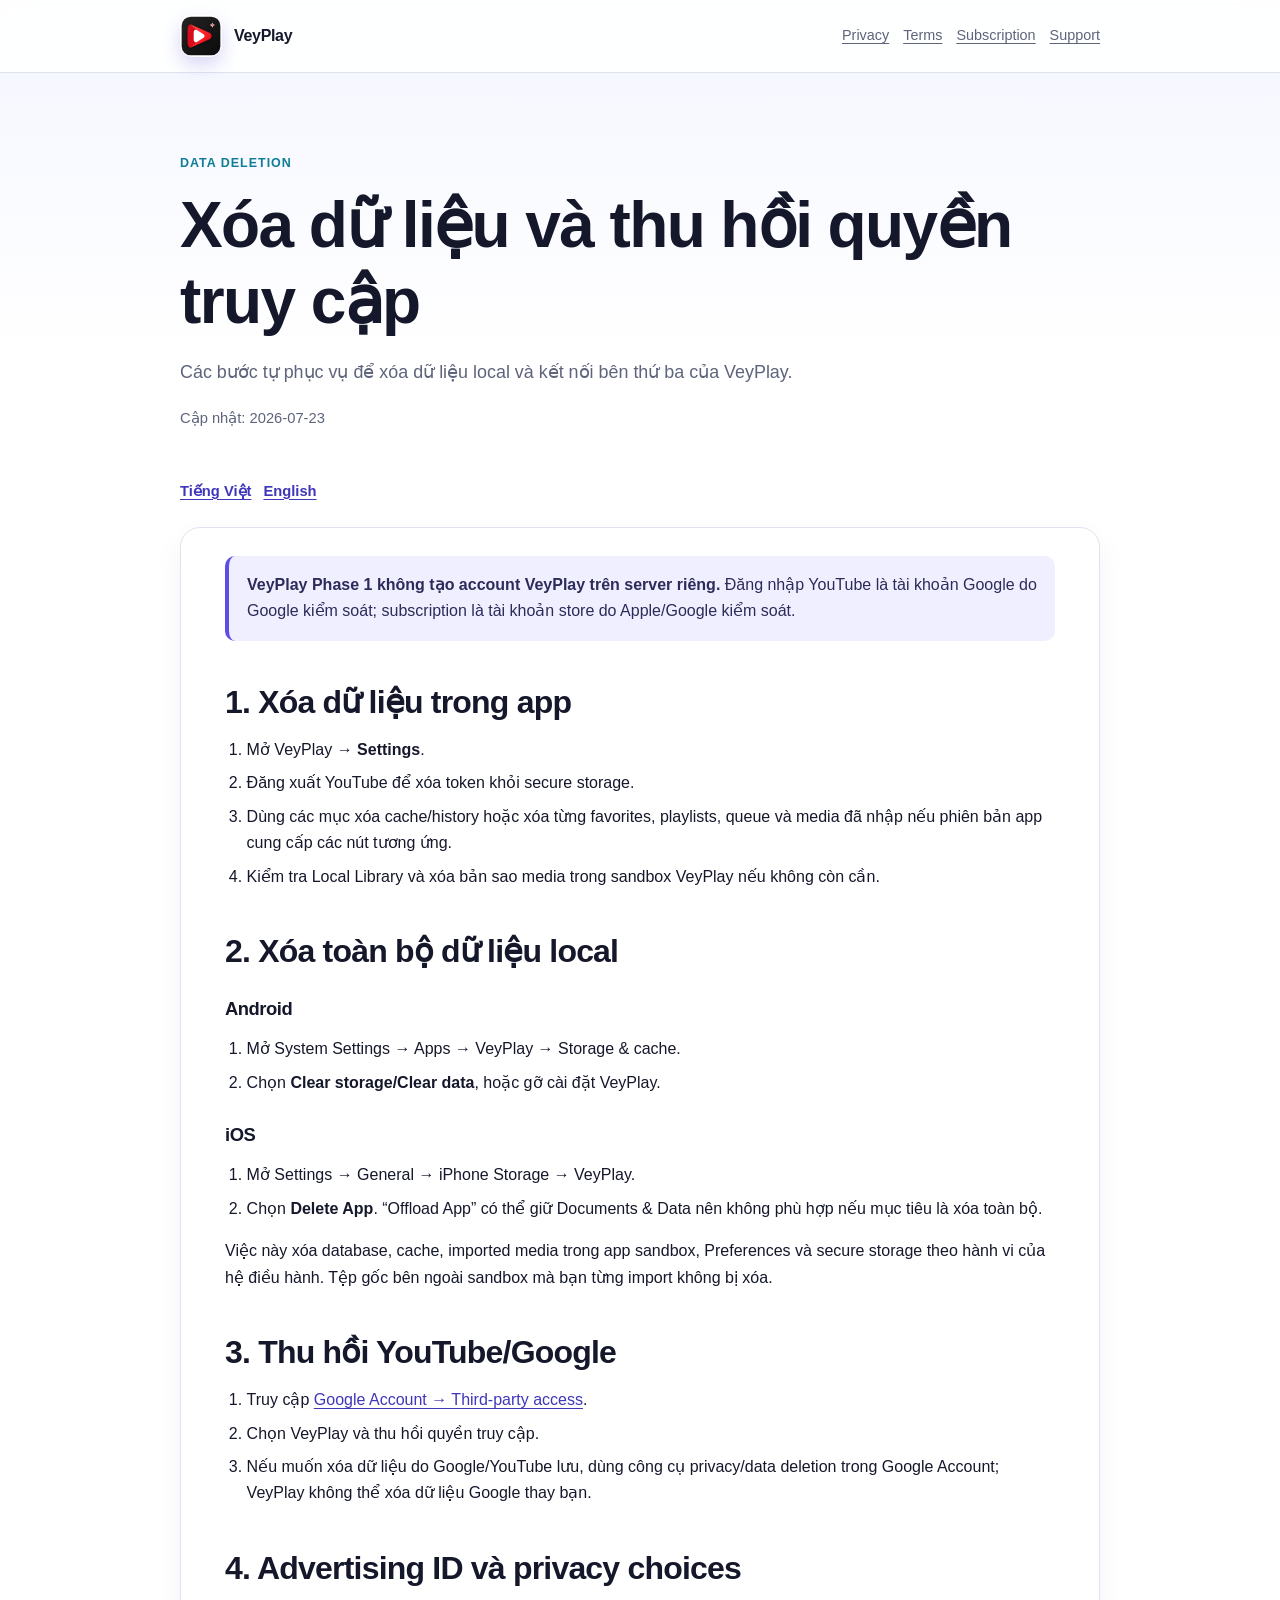
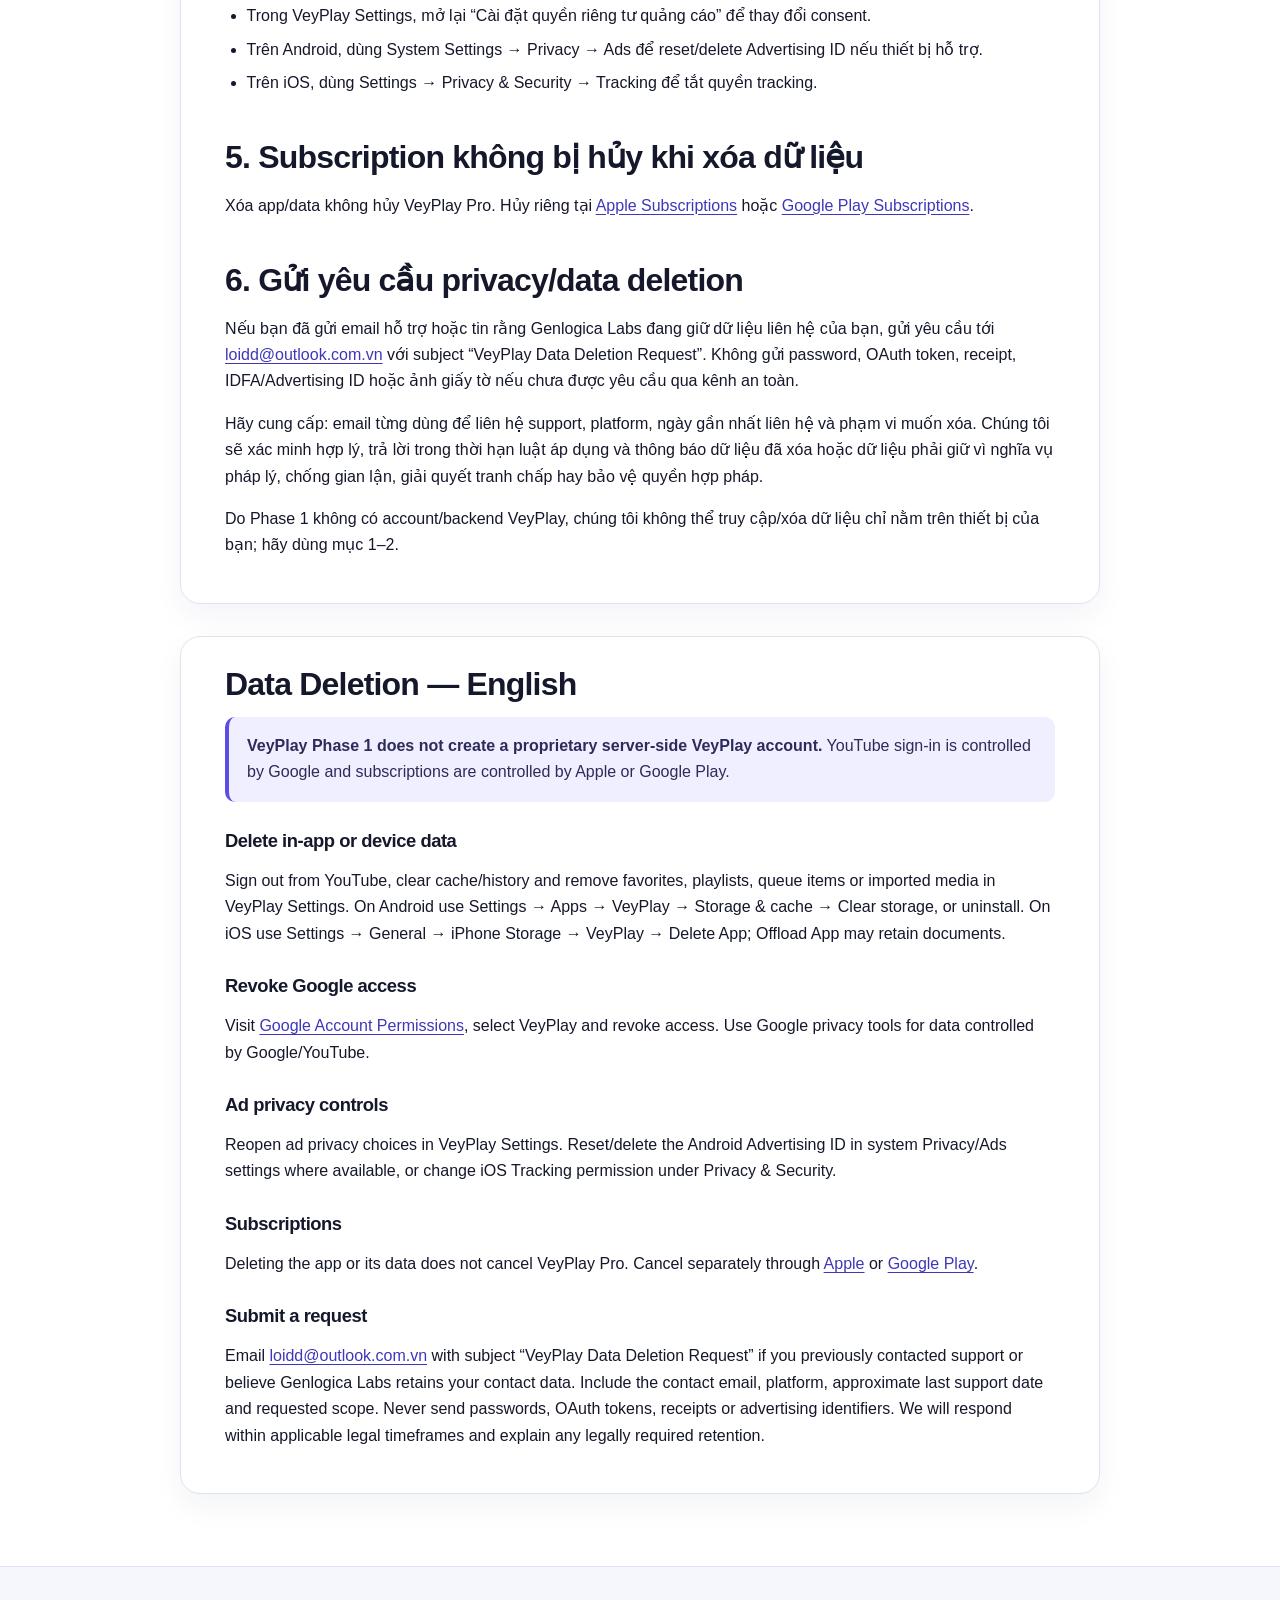
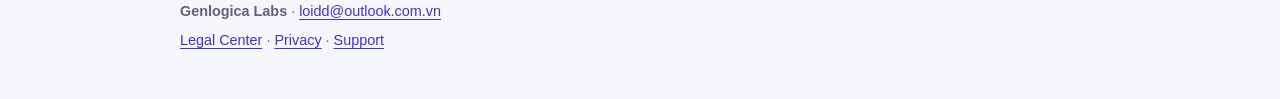
==== data-deletion.html @ 7472e11b "feat(veyplay): publish OAuth legal site" ====
<!doctype html>
<html lang="vi">
<head>
  <meta charset="utf-8">
  <meta name="viewport" content="width=device-width, initial-scale=1">
  <title>Xóa dữ liệu VeyPlay</title>
  <meta name="description" content="Cách xóa dữ liệu cục bộ, kết nối YouTube và yêu cầu xóa dữ liệu VeyPlay.">
  <link rel="stylesheet" href="styles.css">
  <link rel="icon" href="favicon.svg" type="image/svg+xml">
</head>
<body>
  <header class="site-header"><div class="header-inner">
    <a class="brand" href="index.html"><img class="brand-logo" src="veyplay-mark.svg" width="42" height="42" alt=""><span>VeyPlay</span></a>
    <nav class="header-nav" aria-label="Legal navigation"><a href="privacy-policy.html">Privacy</a><a href="terms-of-use.html">Terms</a><a href="subscription-terms.html">Subscription</a><a href="support.html">Support</a></nav>
  </div></header>
  <main>
    <section class="hero"><p class="eyebrow">Data Deletion</p><h1>Xóa dữ liệu và thu hồi quyền truy cập</h1><p class="lead">Các bước tự phục vụ để xóa dữ liệu local và kết nối bên thứ ba của VeyPlay.</p><p class="meta">Cập nhật: 2026-07-23</p></section>
    <nav class="lang-nav" aria-label="Ngôn ngữ"><a href="#vi">Tiếng Việt</a><a href="#en">English</a></nav>
    <article class="policy" id="vi" lang="vi">
      <div class="notice"><strong>VeyPlay Phase 1 không tạo account VeyPlay trên server riêng.</strong> Đăng nhập YouTube là tài khoản Google do Google kiểm soát; subscription là tài khoản store do Apple/Google kiểm soát.</div>
      <h2>1. Xóa dữ liệu trong app</h2>
      <ol>
        <li>Mở VeyPlay → <strong>Settings</strong>.</li>
        <li>Đăng xuất YouTube để xóa token khỏi secure storage.</li>
        <li>Dùng các mục xóa cache/history hoặc xóa từng favorites, playlists, queue và media đã nhập nếu phiên bản app cung cấp các nút tương ứng.</li>
        <li>Kiểm tra Local Library và xóa bản sao media trong sandbox VeyPlay nếu không còn cần.</li>
      </ol>
      <h2>2. Xóa toàn bộ dữ liệu local</h2>
      <h3>Android</h3>
      <ol>
        <li>Mở System Settings → Apps → VeyPlay → Storage &amp; cache.</li>
        <li>Chọn <strong>Clear storage/Clear data</strong>, hoặc gỡ cài đặt VeyPlay.</li>
      </ol>
      <h3>iOS</h3>
      <ol>
        <li>Mở Settings → General → iPhone Storage → VeyPlay.</li>
        <li>Chọn <strong>Delete App</strong>. “Offload App” có thể giữ Documents &amp; Data nên không phù hợp nếu mục tiêu là xóa toàn bộ.</li>
      </ol>
      <p>Việc này xóa database, cache, imported media trong app sandbox, Preferences và secure storage theo hành vi của hệ điều hành. Tệp gốc bên ngoài sandbox mà bạn từng import không bị xóa.</p>
      <h2>3. Thu hồi YouTube/Google</h2>
      <ol>
        <li>Truy cập <a href="https://myaccount.google.com/permissions">Google Account → Third-party access</a>.</li>
        <li>Chọn VeyPlay và thu hồi quyền truy cập.</li>
        <li>Nếu muốn xóa dữ liệu do Google/YouTube lưu, dùng công cụ privacy/data deletion trong Google Account; VeyPlay không thể xóa dữ liệu Google thay bạn.</li>
      </ol>
      <h2>4. Advertising ID và privacy choices</h2>
      <ul>
        <li>Trong VeyPlay Settings, mở lại “Cài đặt quyền riêng tư quảng cáo” để thay đổi consent.</li>
        <li>Trên Android, dùng System Settings → Privacy → Ads để reset/delete Advertising ID nếu thiết bị hỗ trợ.</li>
        <li>Trên iOS, dùng Settings → Privacy &amp; Security → Tracking để tắt quyền tracking.</li>
      </ul>
      <h2>5. Subscription không bị hủy khi xóa dữ liệu</h2>
      <p>Xóa app/data không hủy VeyPlay Pro. Hủy riêng tại <a href="https://apps.apple.com/account/subscriptions">Apple Subscriptions</a> hoặc <a href="https://play.google.com/store/account/subscriptions?package=com.erppal.veyplay">Google Play Subscriptions</a>.</p>
      <h2>6. Gửi yêu cầu privacy/data deletion</h2>
      <p>Nếu bạn đã gửi email hỗ trợ hoặc tin rằng Genlogica Labs đang giữ dữ liệu liên hệ của bạn, gửi yêu cầu tới <a href="mailto:loidd@outlook.com.vn?subject=VeyPlay%20Data%20Deletion%20Request">loidd@outlook.com.vn</a> với subject “VeyPlay Data Deletion Request”. Không gửi password, OAuth token, receipt, IDFA/Advertising ID hoặc ảnh giấy tờ nếu chưa được yêu cầu qua kênh an toàn.</p>
      <p>Hãy cung cấp: email từng dùng để liên hệ support, platform, ngày gần nhất liên hệ và phạm vi muốn xóa. Chúng tôi sẽ xác minh hợp lý, trả lời trong thời hạn luật áp dụng và thông báo dữ liệu đã xóa hoặc dữ liệu phải giữ vì nghĩa vụ pháp lý, chống gian lận, giải quyết tranh chấp hay bảo vệ quyền hợp pháp.</p>
      <p>Do Phase 1 không có account/backend VeyPlay, chúng tôi không thể truy cập/xóa dữ liệu chỉ nằm trên thiết bị của bạn; hãy dùng mục 1–2.</p>
    </article>
    <article class="policy" id="en" lang="en" style="margin-top:32px">
      <h2>Data Deletion — English</h2>
      <div class="notice"><strong>VeyPlay Phase 1 does not create a proprietary server-side VeyPlay account.</strong> YouTube sign-in is controlled by Google and subscriptions are controlled by Apple or Google Play.</div>
      <h3>Delete in-app or device data</h3>
      <p>Sign out from YouTube, clear cache/history and remove favorites, playlists, queue items or imported media in VeyPlay Settings. On Android use Settings → Apps → VeyPlay → Storage &amp; cache → Clear storage, or uninstall. On iOS use Settings → General → iPhone Storage → VeyPlay → Delete App; Offload App may retain documents.</p>
      <h3>Revoke Google access</h3>
      <p>Visit <a href="https://myaccount.google.com/permissions">Google Account Permissions</a>, select VeyPlay and revoke access. Use Google privacy tools for data controlled by Google/YouTube.</p>
      <h3>Ad privacy controls</h3>
      <p>Reopen ad privacy choices in VeyPlay Settings. Reset/delete the Android Advertising ID in system Privacy/Ads settings where available, or change iOS Tracking permission under Privacy &amp; Security.</p>
      <h3>Subscriptions</h3>
      <p>Deleting the app or its data does not cancel VeyPlay Pro. Cancel separately through <a href="https://apps.apple.com/account/subscriptions">Apple</a> or <a href="https://play.google.com/store/account/subscriptions?package=com.erppal.veyplay">Google Play</a>.</p>
      <h3>Submit a request</h3>
      <p>Email <a href="mailto:loidd@outlook.com.vn?subject=VeyPlay%20Data%20Deletion%20Request">loidd@outlook.com.vn</a> with subject “VeyPlay Data Deletion Request” if you previously contacted support or believe Genlogica Labs retains your contact data. Include the contact email, platform, approximate last support date and requested scope. Never send passwords, OAuth tokens, receipts or advertising identifiers. We will respond within applicable legal timeframes and explain any legally required retention.</p>
    </article>
  </main>
  <footer class="site-footer"><div class="site-footer-inner"><p><strong>Genlogica Labs</strong> · <a href="mailto:loidd@outlook.com.vn">loidd@outlook.com.vn</a></p><p><a href="index.html">Legal Center</a> · <a href="privacy-policy.html">Privacy</a> · <a href="support.html">Support</a></p></div></footer>
</body>
</html>
---- styles.css ----
/* VeyPlay Legal — CSS không phụ thuộc framework bên ngoài. */
:root {
  color-scheme: light;
  --ink: #15182b;
  --muted: #5e647b;
  --line: #dfe3ef;
  --surface: #ffffff;
  --surface-soft: #f6f7fc;
  --brand-a: #5d4ce6;
  --brand-b: #159f91;
  --accent: #0f7d96;
  --focus: #0b6cff;
  --max-width: 920px;
  font-family: Inter, ui-sans-serif, -apple-system, BlinkMacSystemFont, "Segoe UI", sans-serif;
}

* { box-sizing: border-box; }
html { scroll-behavior: smooth; }
body {
  margin: 0;
  color: var(--ink);
  background: linear-gradient(180deg, #f4f6ff 0, #fff 360px);
  line-height: 1.65;
}
a { color: #3f36b9; text-underline-offset: 3px; overflow-wrap: anywhere; }
a:focus-visible, button:focus-visible { outline: 3px solid var(--focus); outline-offset: 3px; }
.site-header {
  border-bottom: 1px solid var(--line);
  background: rgba(255,255,255,.9);
  backdrop-filter: blur(14px);
}
.header-inner, main, .site-footer-inner { width: min(100% - 32px, var(--max-width)); margin: 0 auto; }
.header-inner { display: flex; align-items: center; justify-content: space-between; min-height: 72px; gap: 24px; }
.brand { display: inline-flex; align-items: center; gap: 12px; color: var(--ink); text-decoration: none; font-weight: 800; letter-spacing: -.02em; }
.brand-logo {
  display: block; width: 42px; height: 42px; border-radius: 13px;
  box-shadow: 0 8px 18px rgba(76, 70, 220, .22);
}
.brand-mark {
  display: grid; place-items: center; width: 42px; height: 42px; border-radius: 13px;
  color: #fff; background: linear-gradient(135deg, var(--brand-a), var(--brand-b));
  box-shadow: 0 8px 18px rgba(76, 70, 220, .22); font-size: 1.25rem;
}
.header-nav { display: flex; flex-wrap: wrap; gap: 14px; justify-content: flex-end; font-size: .9rem; }
.header-nav a { color: var(--muted); }
main { padding: 56px 0 72px; }
.hero { padding: 12px 0 34px; }
.eyebrow { color: var(--accent); font-weight: 800; letter-spacing: .08em; text-transform: uppercase; font-size: .78rem; }
h1, h2, h3 { line-height: 1.2; letter-spacing: -.025em; }
h1 { font-size: clamp(2.2rem, 6vw, 4rem); margin: 10px 0 18px; }
h2 { font-size: clamp(1.45rem, 3vw, 2rem); margin: 42px 0 14px; }
h3 { font-size: 1.15rem; margin: 28px 0 8px; }
.lead { max-width: 720px; color: var(--muted); font-size: 1.12rem; }
.meta { color: var(--muted); font-size: .92rem; }
.card-grid { display: grid; grid-template-columns: repeat(2, minmax(0, 1fr)); gap: 16px; margin: 28px 0; }
.card {
  display: block; padding: 22px; border: 1px solid var(--line); border-radius: 18px;
  background: var(--surface); box-shadow: 0 12px 28px rgba(27, 38, 90, .06);
  color: inherit; text-decoration: none; min-width: 0; overflow-wrap: anywhere;
}
.card:hover { border-color: #aaa9e8; transform: translateY(-1px); }
.card h2, .card h3 { margin: 0 0 8px; color: var(--ink); }
.card p { margin: 0; color: var(--muted); }
.notice {
  padding: 16px 18px; border-left: 4px solid var(--brand-a); border-radius: 10px;
  background: #f0efff; color: #2c2b59;
}
.warning { border-left-color: #b56a00; background: #fff7e8; color: #5c3b07; }
.policy {
  padding: 28px clamp(18px, 4vw, 44px); border: 1px solid var(--line); border-radius: 20px;
  background: var(--surface); box-shadow: 0 12px 30px rgba(27, 38, 90, .05); overflow-wrap: anywhere;
}
.policy h2:first-child { margin-top: 0; }
.policy ul, .policy ol { padding-left: 1.35rem; }
.policy li + li { margin-top: 7px; }
table { width: 100%; border-collapse: collapse; margin: 18px 0 26px; font-size: .95rem; }
th, td { border: 1px solid var(--line); padding: 11px 12px; text-align: left; vertical-align: top; }
th { background: var(--surface-soft); }
.lang-nav { display: flex; gap: 12px; margin: 0 0 24px; font-size: .92rem; }
.lang-nav a { font-weight: 700; }
.site-footer { border-top: 1px solid var(--line); background: var(--surface-soft); color: var(--muted); }
.site-footer-inner { padding: 28px 0 42px; font-size: .9rem; }
.site-footer p { margin: 5px 0; }
.small { font-size: .88rem; color: var(--muted); }
code { padding: .1em .35em; border-radius: 5px; background: #eef0f7; font-size: .92em; white-space: normal; overflow-wrap: anywhere; word-break: break-all; }
@media (max-width: 680px) {
  .header-inner { align-items: flex-start; flex-direction: column; padding: 14px 0; }
  .header-nav { justify-content: flex-start; }
  .card-grid { grid-template-columns: 1fr; }
  main { padding-top: 34px; }
  .policy { padding: 22px 17px; }
  th, td { padding: 9px 8px; }
}
@media (prefers-reduced-motion: reduce) {
  html { scroll-behavior: auto; }
  .card { transition: none; }
}
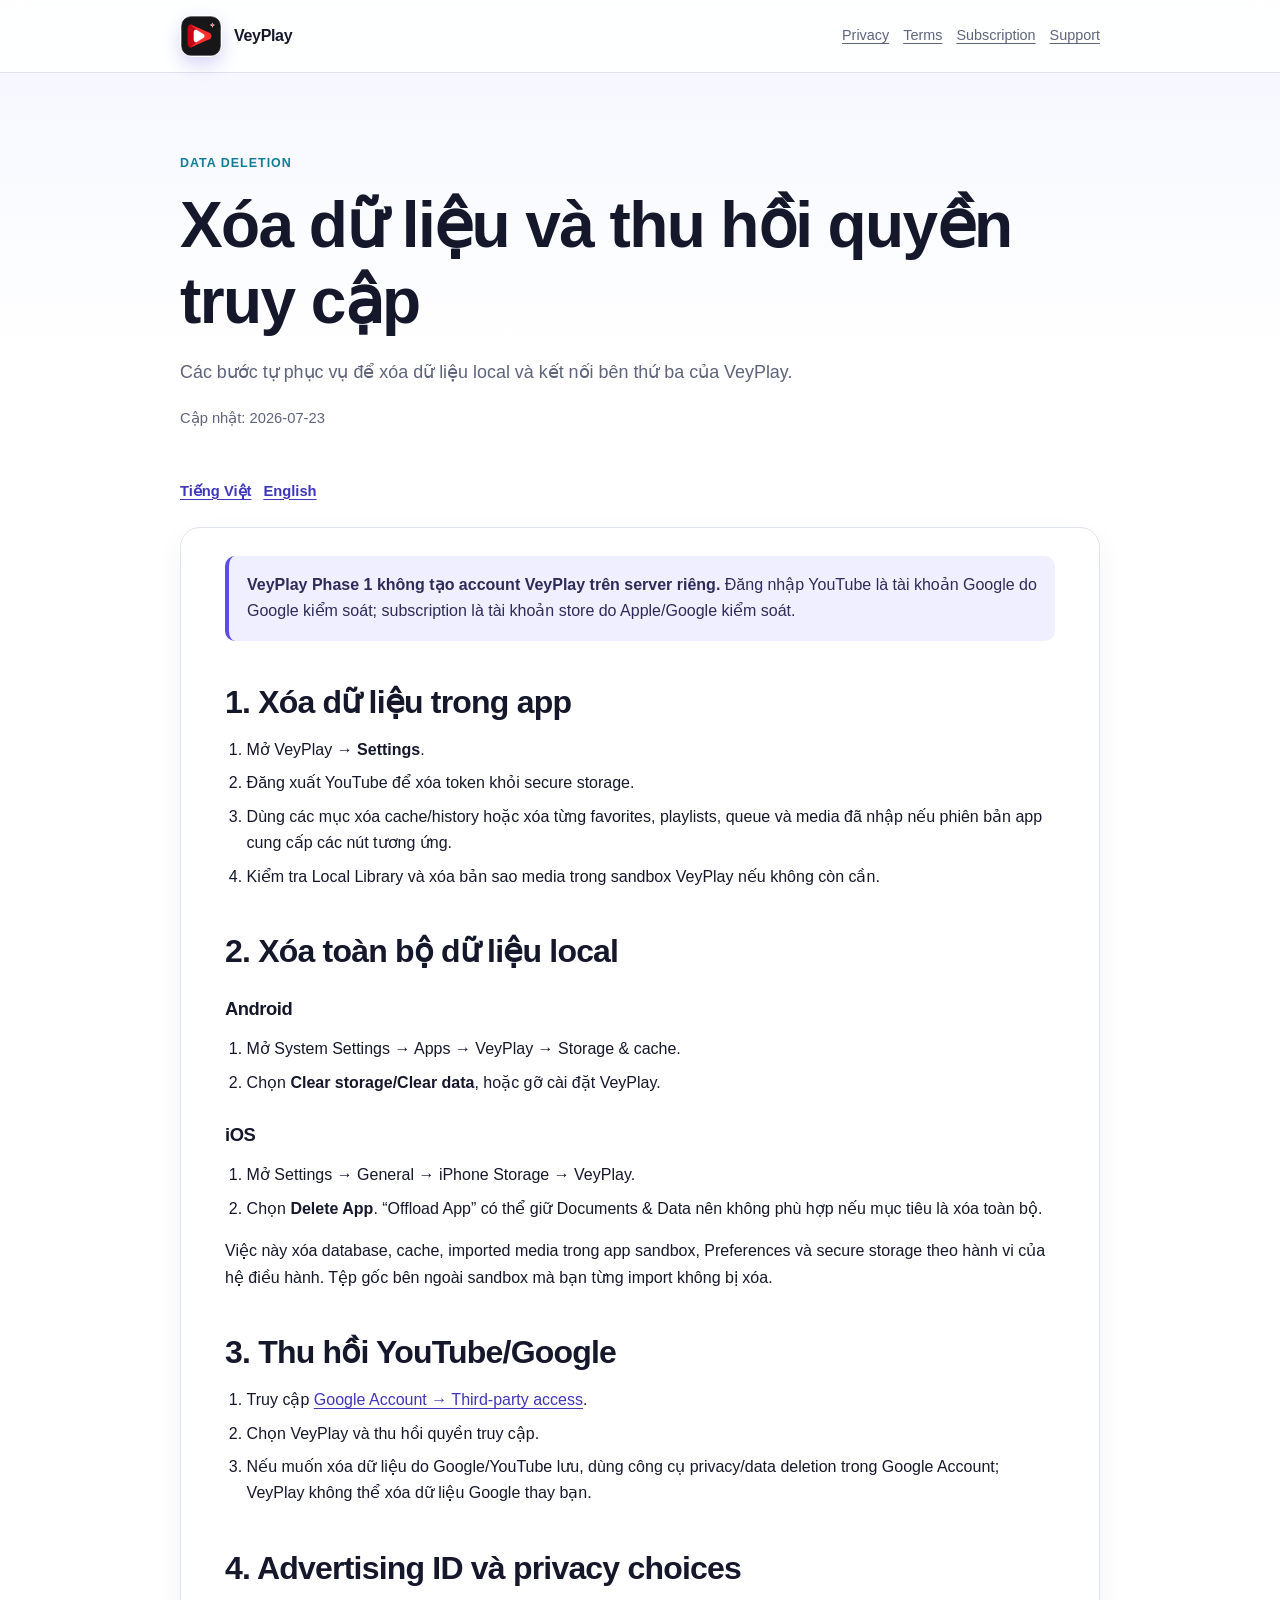
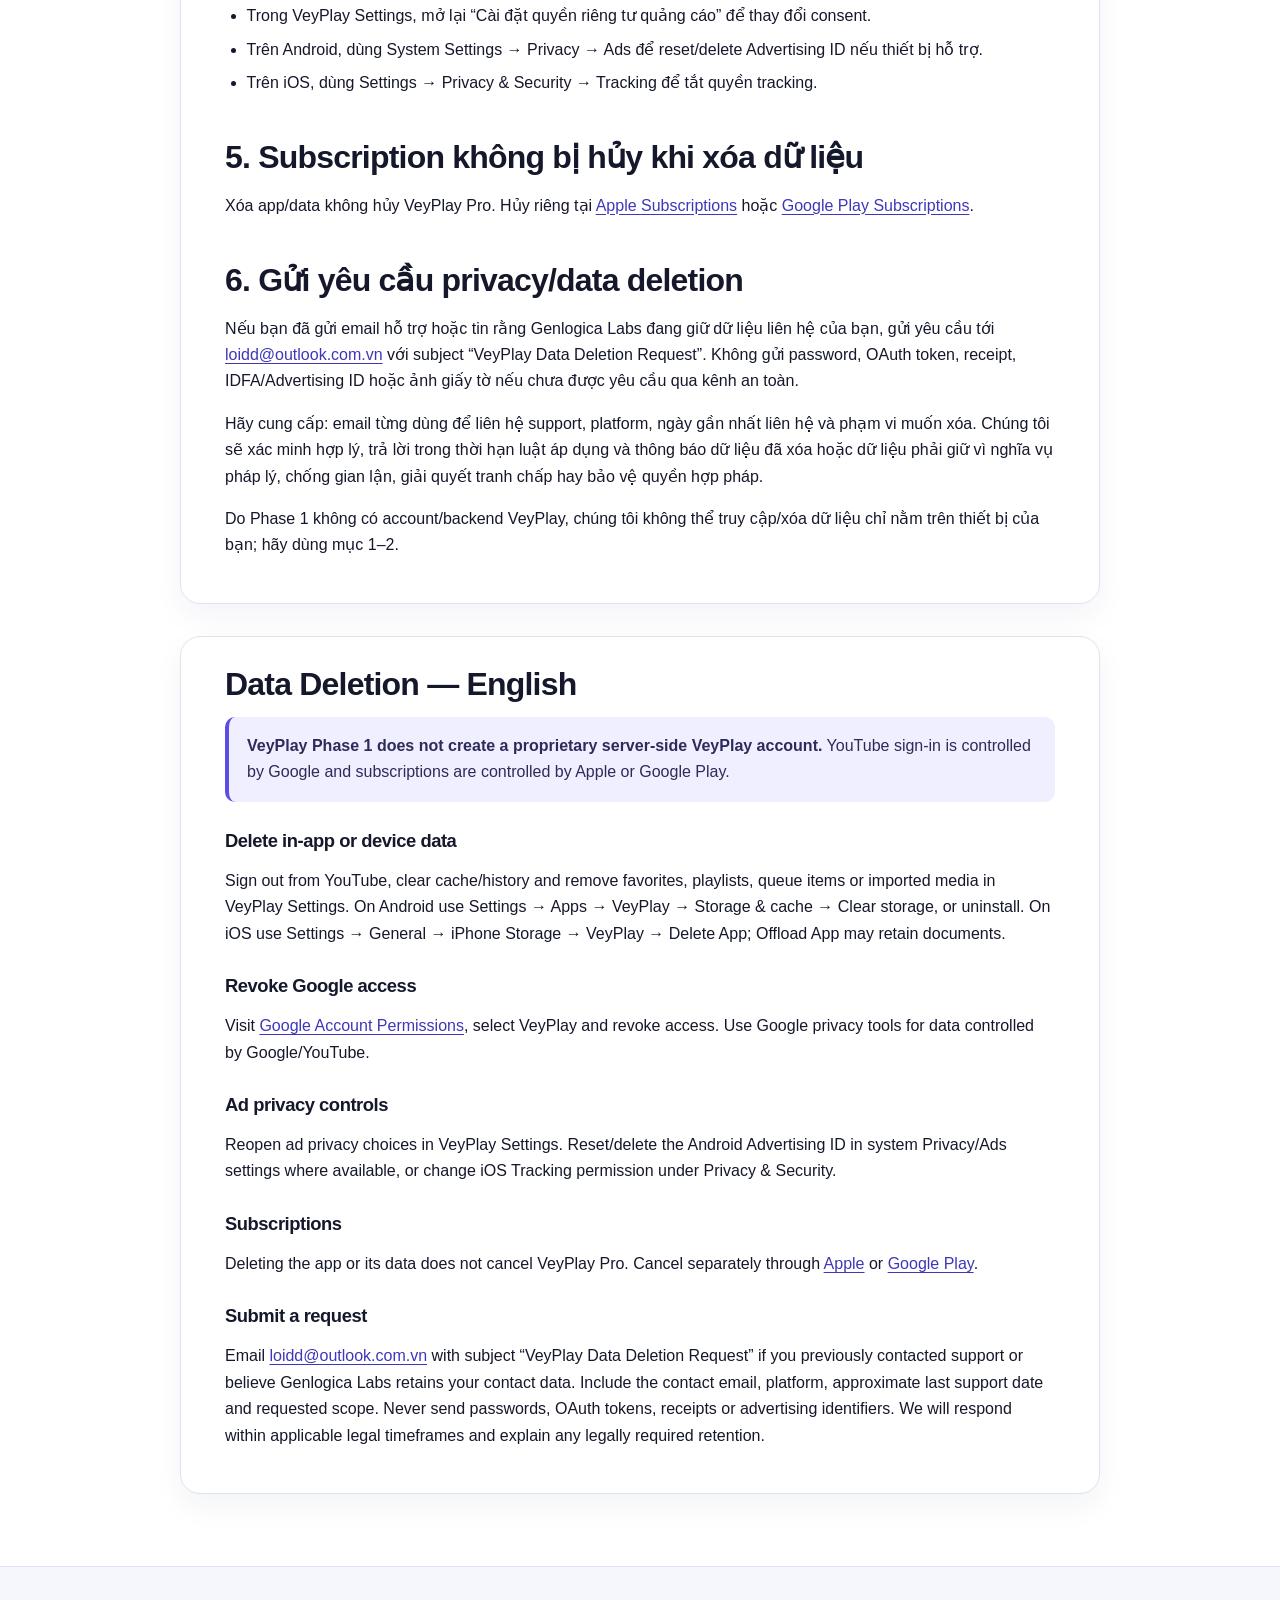
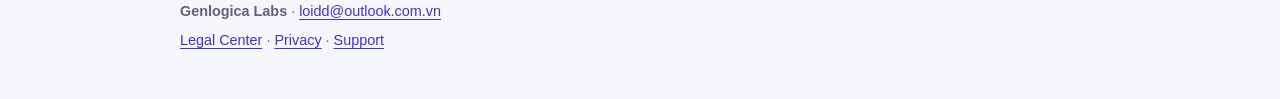
==== commit da45d329: "fix(veyplay): use native app icon branding" ====
--- a/data-deletion.html
+++ b/data-deletion.html
@@ -10,7 +10,7 @@
 </head>
 <body>
   <header class="site-header"><div class="header-inner">
-    <a class="brand" href="index.html"><img class="brand-logo" src="veyplay-mark.svg" width="42" height="42" alt=""><span>VeyPlay</span></a>
+    <a class="brand" href="index.html"><img class="brand-logo" src="veyplay-app-icon.svg" width="42" height="42" alt=""><span>VeyPlay</span></a>
     <nav class="header-nav" aria-label="Legal navigation"><a href="privacy-policy.html">Privacy</a><a href="terms-of-use.html">Terms</a><a href="subscription-terms.html">Subscription</a><a href="support.html">Support</a></nav>
   </div></header>
   <main>
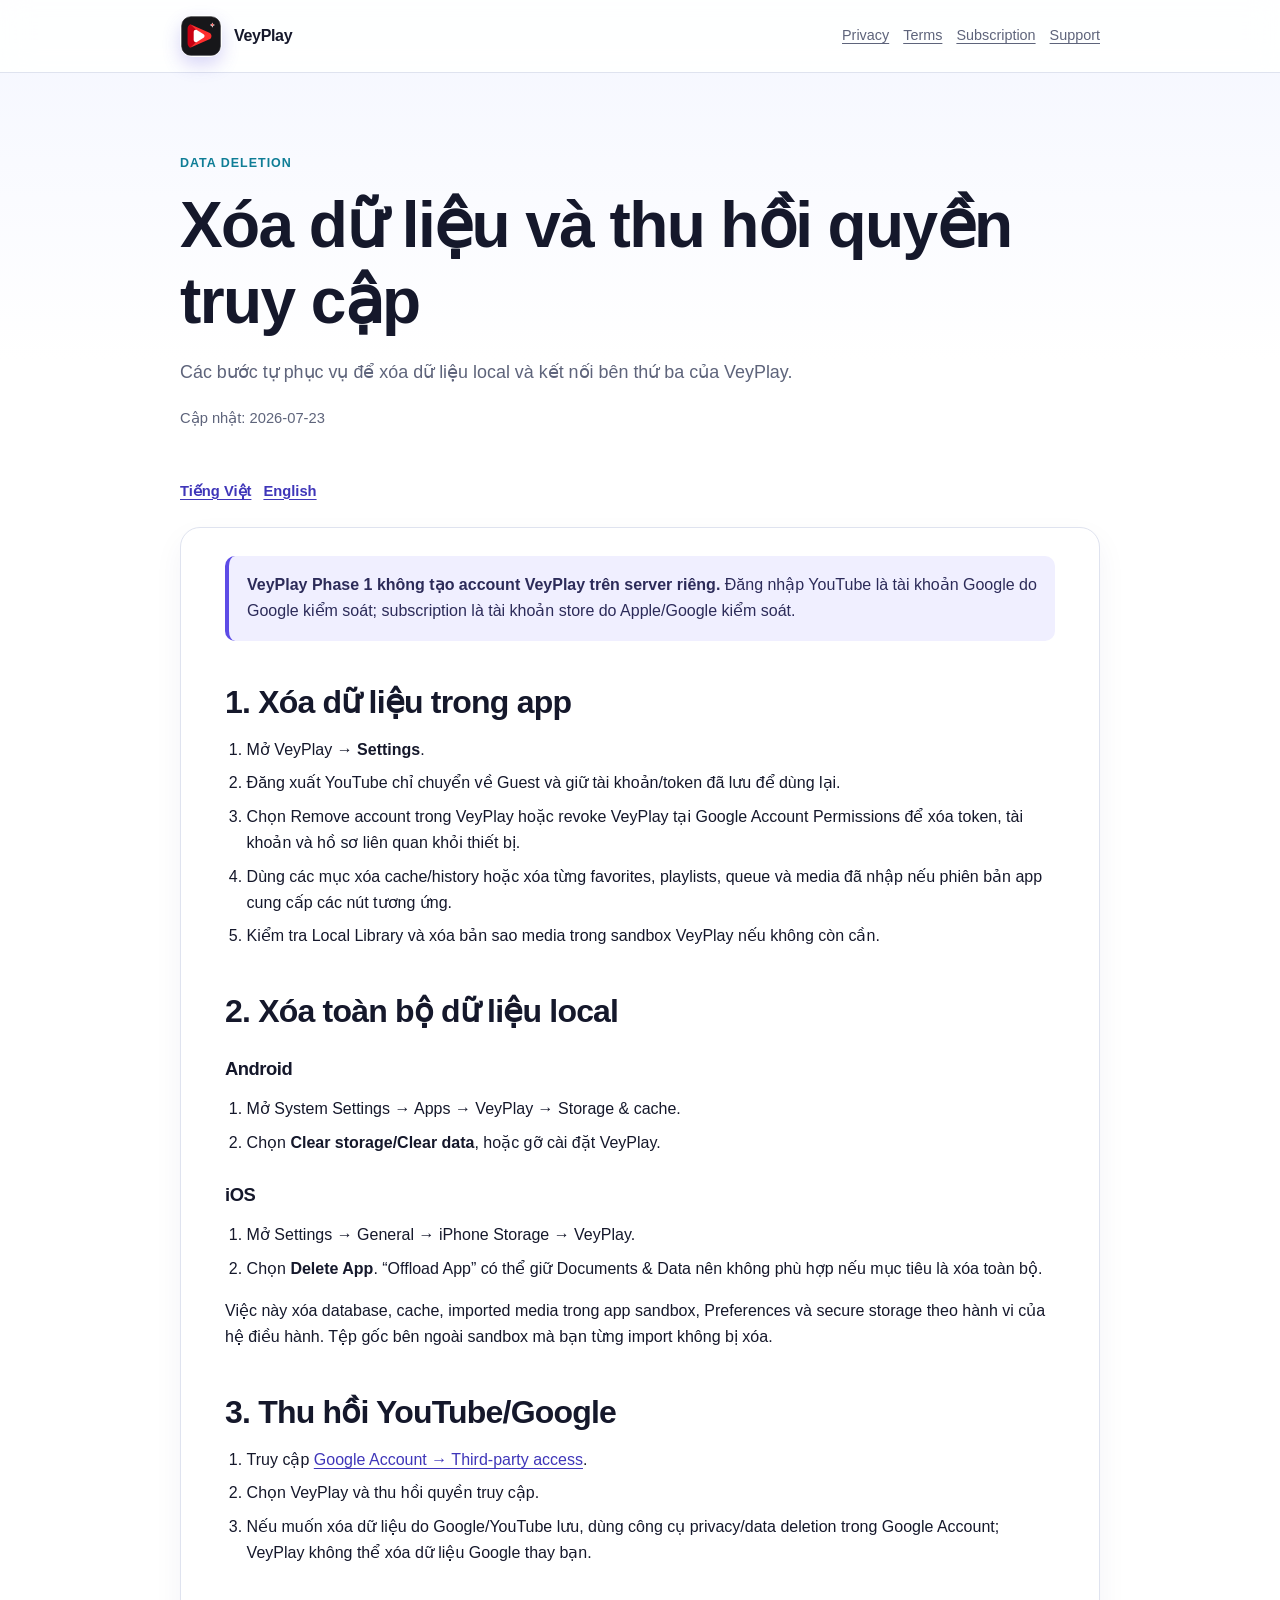
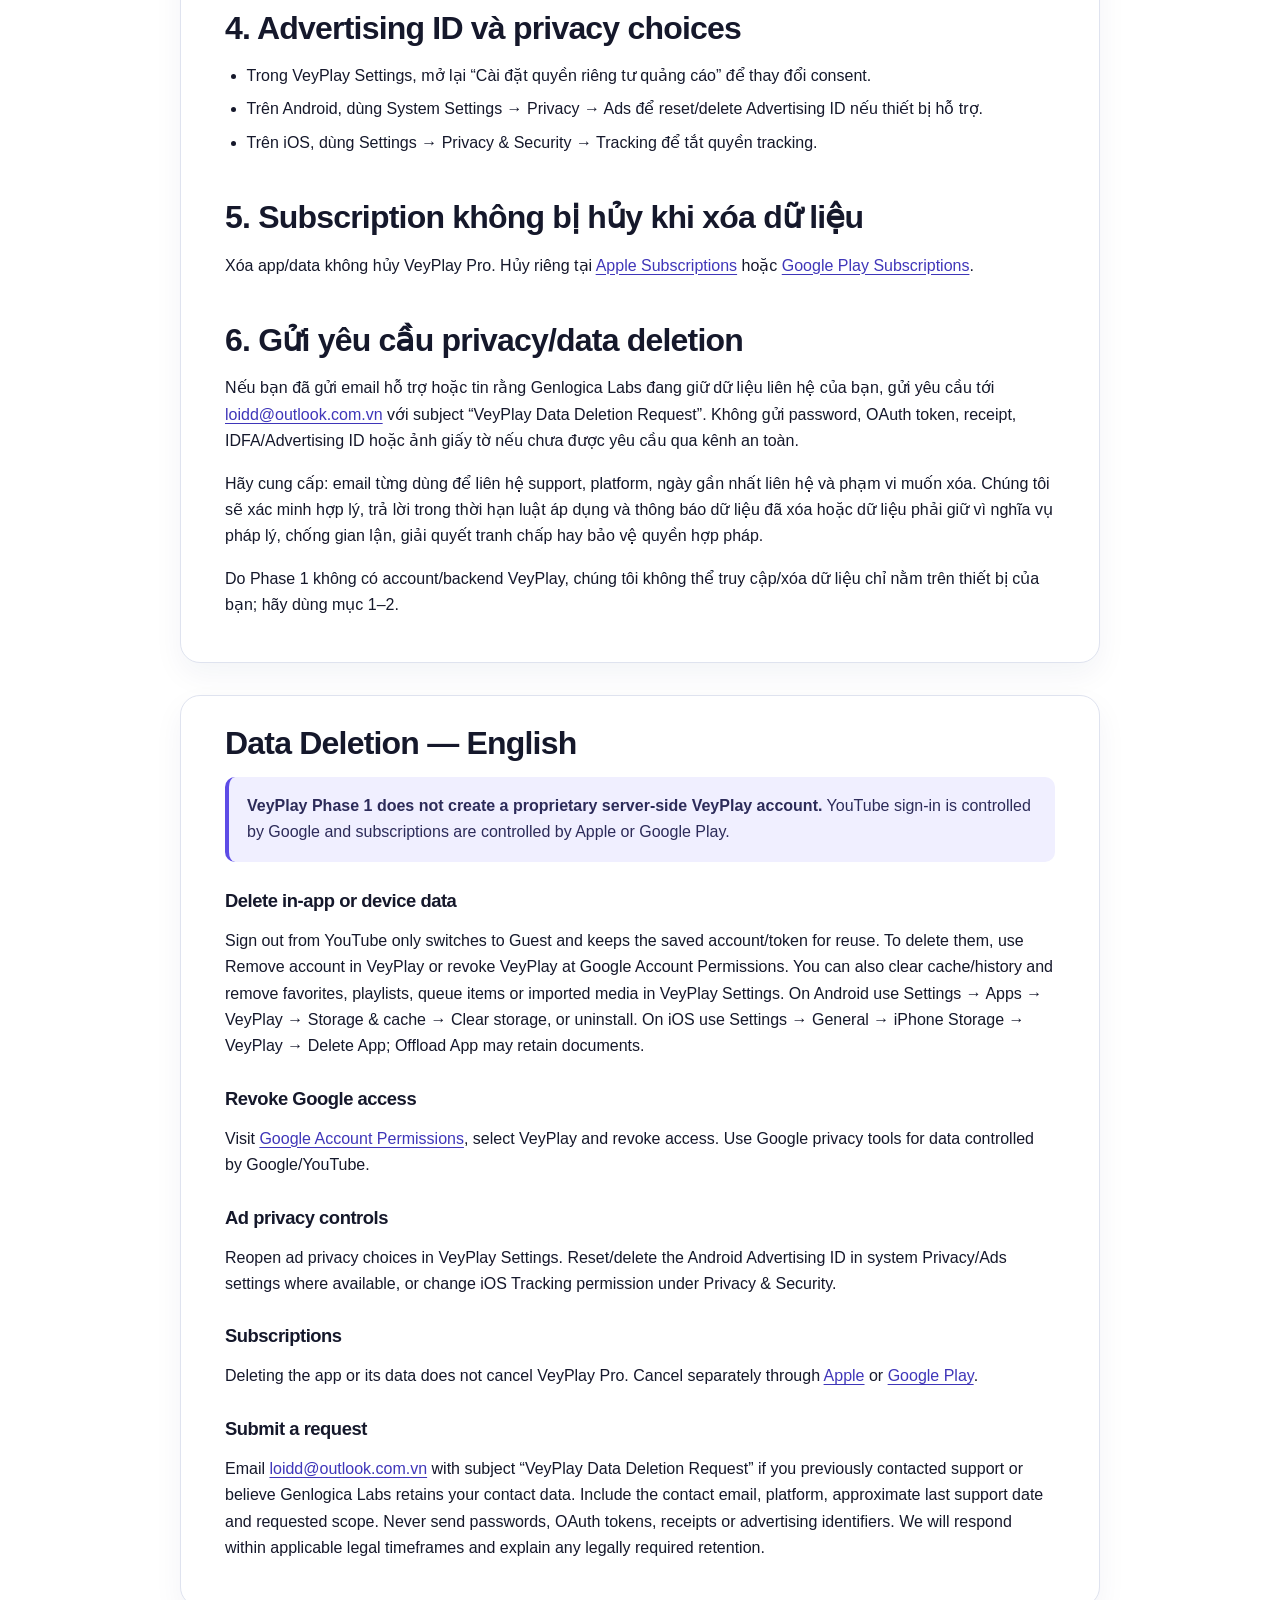
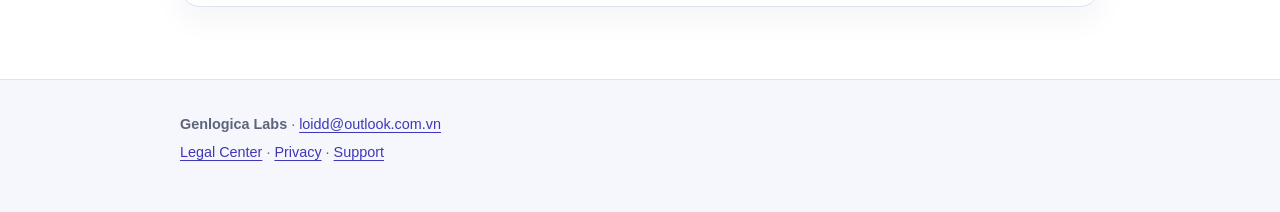
==== commit 59de1ec1: "feat(veyplay): split guest remote content policy" ====
--- a/data-deletion.html
+++ b/data-deletion.html
@@ -21,7 +21,8 @@
       <h2>1. Xóa dữ liệu trong app</h2>
       <ol>
         <li>Mở VeyPlay → <strong>Settings</strong>.</li>
-        <li>Đăng xuất YouTube để xóa token khỏi secure storage.</li>
+        <li>Đăng xuất YouTube chỉ chuyển về Guest và giữ tài khoản/token đã lưu để dùng lại.</li>
+        <li>Chọn Remove account trong VeyPlay hoặc revoke VeyPlay tại Google Account Permissions để xóa token, tài khoản và hồ sơ liên quan khỏi thiết bị.</li>
         <li>Dùng các mục xóa cache/history hoặc xóa từng favorites, playlists, queue và media đã nhập nếu phiên bản app cung cấp các nút tương ứng.</li>
         <li>Kiểm tra Local Library và xóa bản sao media trong sandbox VeyPlay nếu không còn cần.</li>
       </ol>
@@ -60,7 +61,7 @@
       <h2>Data Deletion — English</h2>
       <div class="notice"><strong>VeyPlay Phase 1 does not create a proprietary server-side VeyPlay account.</strong> YouTube sign-in is controlled by Google and subscriptions are controlled by Apple or Google Play.</div>
       <h3>Delete in-app or device data</h3>
-      <p>Sign out from YouTube, clear cache/history and remove favorites, playlists, queue items or imported media in VeyPlay Settings. On Android use Settings → Apps → VeyPlay → Storage &amp; cache → Clear storage, or uninstall. On iOS use Settings → General → iPhone Storage → VeyPlay → Delete App; Offload App may retain documents.</p>
+      <p>Sign out from YouTube only switches to Guest and keeps the saved account/token for reuse. To delete them, use Remove account in VeyPlay or revoke VeyPlay at Google Account Permissions. You can also clear cache/history and remove favorites, playlists, queue items or imported media in VeyPlay Settings. On Android use Settings → Apps → VeyPlay → Storage &amp; cache → Clear storage, or uninstall. On iOS use Settings → General → iPhone Storage → VeyPlay → Delete App; Offload App may retain documents.</p>
       <h3>Revoke Google access</h3>
       <p>Visit <a href="https://myaccount.google.com/permissions">Google Account Permissions</a>, select VeyPlay and revoke access. Use Google privacy tools for data controlled by Google/YouTube.</p>
       <h3>Ad privacy controls</h3>
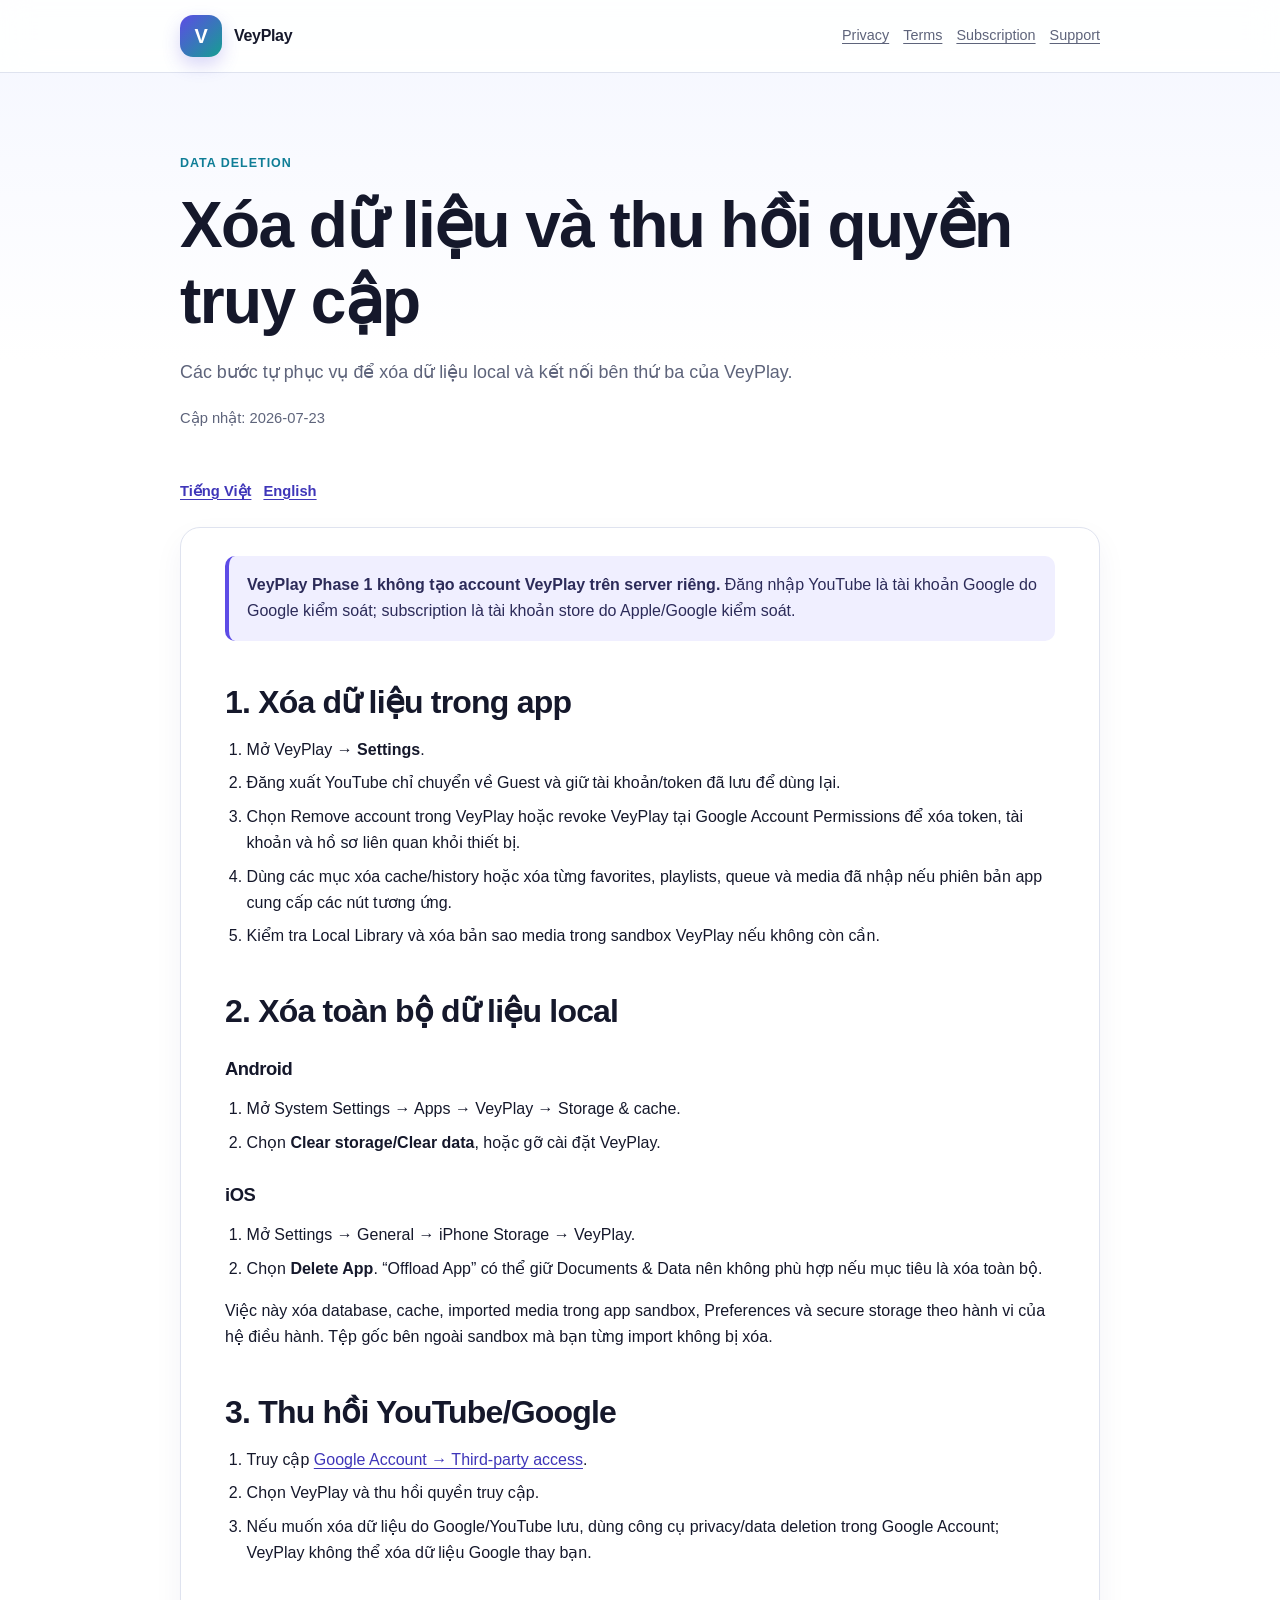
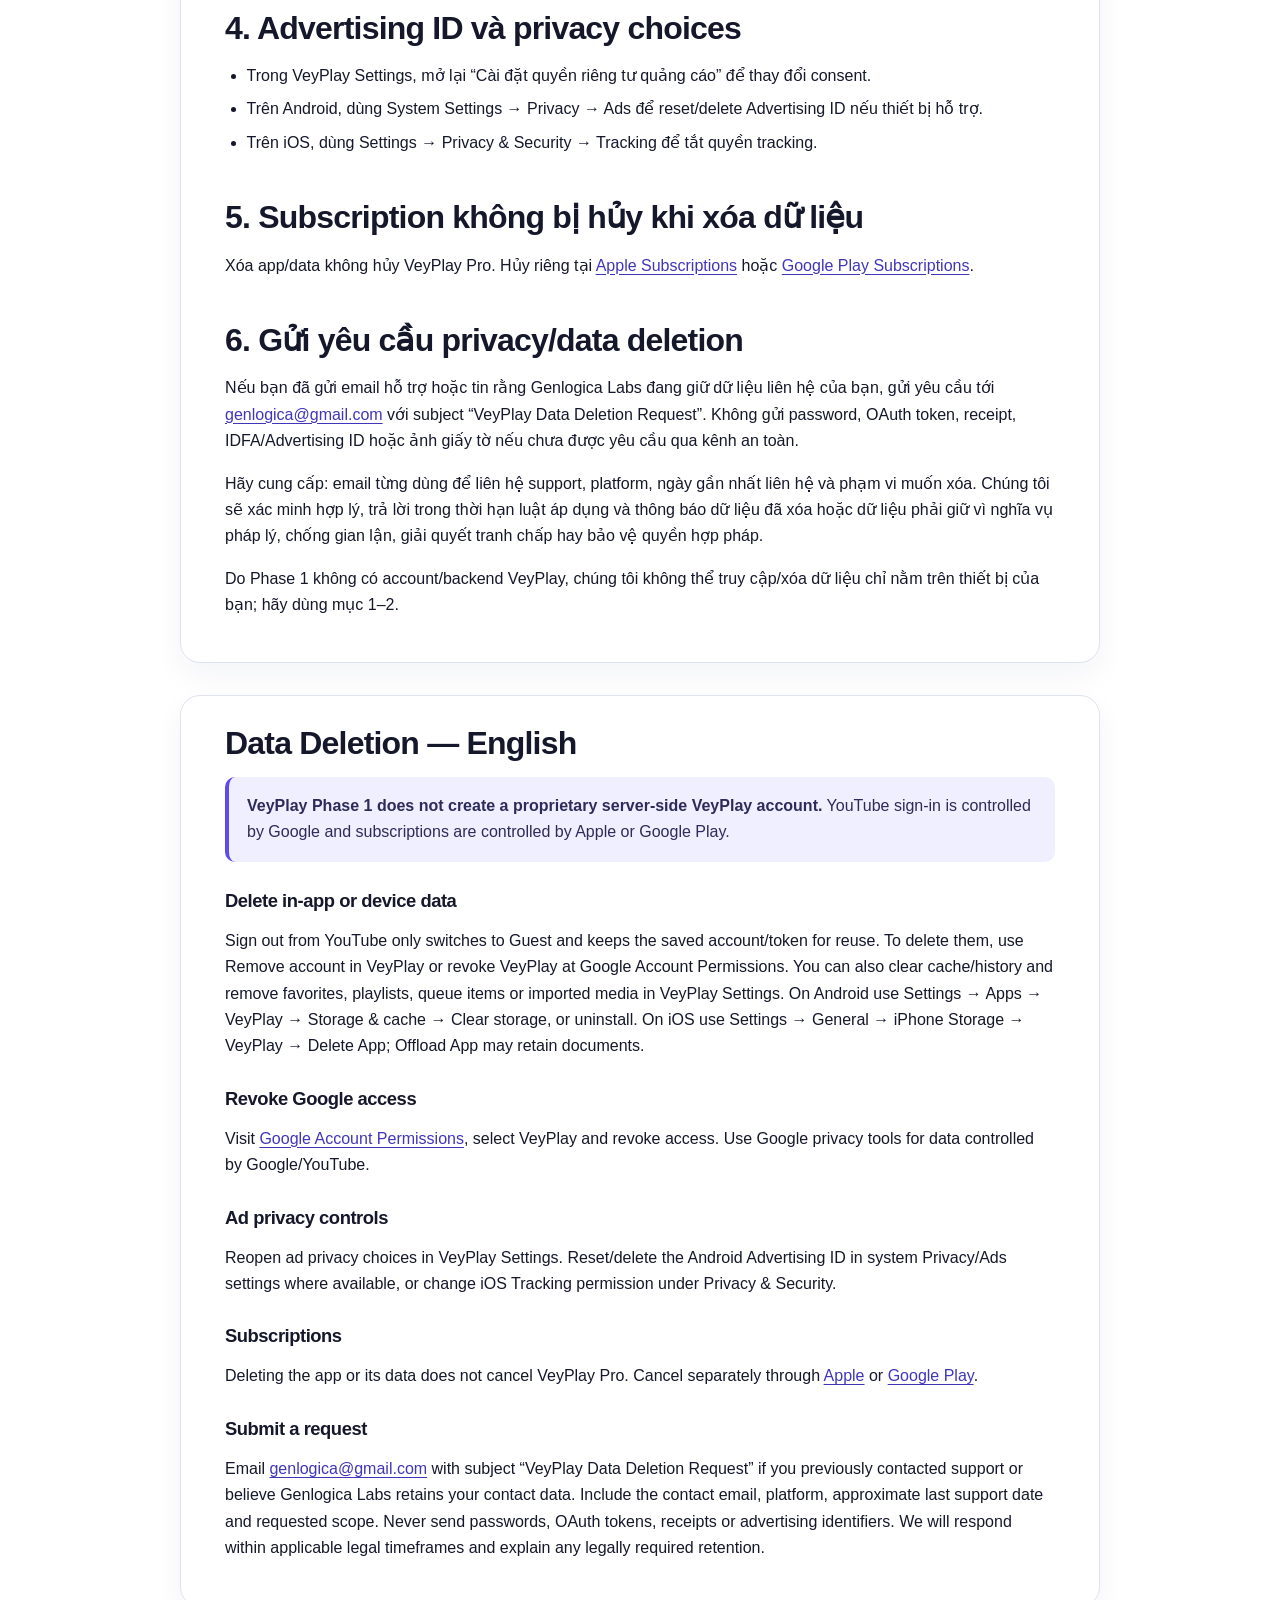
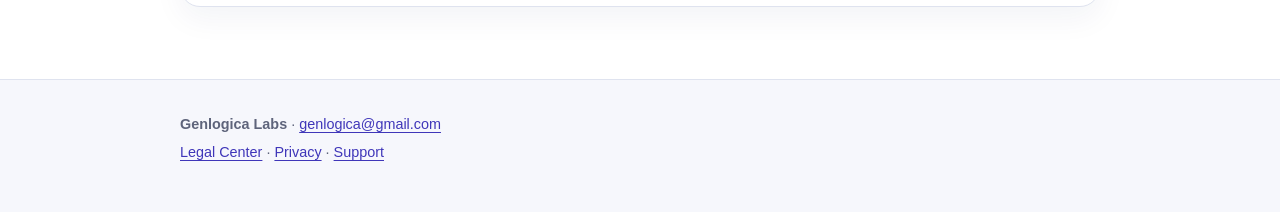
==== commit 9b5aa2fc: "docs(veyplay): sync legal site from LOCI" ====
--- a/data-deletion.html
+++ b/data-deletion.html
@@ -10,7 +10,7 @@
 </head>
 <body>
   <header class="site-header"><div class="header-inner">
-    <a class="brand" href="index.html"><img class="brand-logo" src="veyplay-app-icon.svg" width="42" height="42" alt=""><span>VeyPlay</span></a>
+    <a class="brand" href="index.html"><span class="brand-mark" aria-hidden="true">V</span><span>VeyPlay</span></a>
     <nav class="header-nav" aria-label="Legal navigation"><a href="privacy-policy.html">Privacy</a><a href="terms-of-use.html">Terms</a><a href="subscription-terms.html">Subscription</a><a href="support.html">Support</a></nav>
   </div></header>
   <main>
@@ -53,7 +53,7 @@
       <h2>5. Subscription không bị hủy khi xóa dữ liệu</h2>
       <p>Xóa app/data không hủy VeyPlay Pro. Hủy riêng tại <a href="https://apps.apple.com/account/subscriptions">Apple Subscriptions</a> hoặc <a href="https://play.google.com/store/account/subscriptions?package=com.erppal.veyplay">Google Play Subscriptions</a>.</p>
       <h2>6. Gửi yêu cầu privacy/data deletion</h2>
-      <p>Nếu bạn đã gửi email hỗ trợ hoặc tin rằng Genlogica Labs đang giữ dữ liệu liên hệ của bạn, gửi yêu cầu tới <a href="mailto:loidd@outlook.com.vn?subject=VeyPlay%20Data%20Deletion%20Request">loidd@outlook.com.vn</a> với subject “VeyPlay Data Deletion Request”. Không gửi password, OAuth token, receipt, IDFA/Advertising ID hoặc ảnh giấy tờ nếu chưa được yêu cầu qua kênh an toàn.</p>
+      <p>Nếu bạn đã gửi email hỗ trợ hoặc tin rằng Genlogica Labs đang giữ dữ liệu liên hệ của bạn, gửi yêu cầu tới <a href="mailto:genlogica@gmail.com?subject=VeyPlay%20Data%20Deletion%20Request">genlogica@gmail.com</a> với subject “VeyPlay Data Deletion Request”. Không gửi password, OAuth token, receipt, IDFA/Advertising ID hoặc ảnh giấy tờ nếu chưa được yêu cầu qua kênh an toàn.</p>
       <p>Hãy cung cấp: email từng dùng để liên hệ support, platform, ngày gần nhất liên hệ và phạm vi muốn xóa. Chúng tôi sẽ xác minh hợp lý, trả lời trong thời hạn luật áp dụng và thông báo dữ liệu đã xóa hoặc dữ liệu phải giữ vì nghĩa vụ pháp lý, chống gian lận, giải quyết tranh chấp hay bảo vệ quyền hợp pháp.</p>
       <p>Do Phase 1 không có account/backend VeyPlay, chúng tôi không thể truy cập/xóa dữ liệu chỉ nằm trên thiết bị của bạn; hãy dùng mục 1–2.</p>
     </article>
@@ -69,9 +69,9 @@
       <h3>Subscriptions</h3>
       <p>Deleting the app or its data does not cancel VeyPlay Pro. Cancel separately through <a href="https://apps.apple.com/account/subscriptions">Apple</a> or <a href="https://play.google.com/store/account/subscriptions?package=com.erppal.veyplay">Google Play</a>.</p>
       <h3>Submit a request</h3>
-      <p>Email <a href="mailto:loidd@outlook.com.vn?subject=VeyPlay%20Data%20Deletion%20Request">loidd@outlook.com.vn</a> with subject “VeyPlay Data Deletion Request” if you previously contacted support or believe Genlogica Labs retains your contact data. Include the contact email, platform, approximate last support date and requested scope. Never send passwords, OAuth tokens, receipts or advertising identifiers. We will respond within applicable legal timeframes and explain any legally required retention.</p>
+      <p>Email <a href="mailto:genlogica@gmail.com?subject=VeyPlay%20Data%20Deletion%20Request">genlogica@gmail.com</a> with subject “VeyPlay Data Deletion Request” if you previously contacted support or believe Genlogica Labs retains your contact data. Include the contact email, platform, approximate last support date and requested scope. Never send passwords, OAuth tokens, receipts or advertising identifiers. We will respond within applicable legal timeframes and explain any legally required retention.</p>
     </article>
   </main>
-  <footer class="site-footer"><div class="site-footer-inner"><p><strong>Genlogica Labs</strong> · <a href="mailto:loidd@outlook.com.vn">loidd@outlook.com.vn</a></p><p><a href="index.html">Legal Center</a> · <a href="privacy-policy.html">Privacy</a> · <a href="support.html">Support</a></p></div></footer>
+  <footer class="site-footer"><div class="site-footer-inner"><p><strong>Genlogica Labs</strong> · <a href="mailto:genlogica@gmail.com">genlogica@gmail.com</a></p><p><a href="index.html">Legal Center</a> · <a href="privacy-policy.html">Privacy</a> · <a href="support.html">Support</a></p></div></footer>
 </body>
 </html>
--- a/styles.css
+++ b/styles.css
@@ -32,10 +32,6 @@
 .header-inner, main, .site-footer-inner { width: min(100% - 32px, var(--max-width)); margin: 0 auto; }
 .header-inner { display: flex; align-items: center; justify-content: space-between; min-height: 72px; gap: 24px; }
 .brand { display: inline-flex; align-items: center; gap: 12px; color: var(--ink); text-decoration: none; font-weight: 800; letter-spacing: -.02em; }
-.brand-logo {
-  display: block; width: 42px; height: 42px; border-radius: 13px;
-  box-shadow: 0 8px 18px rgba(76, 70, 220, .22);
-}
 .brand-mark {
   display: grid; place-items: center; width: 42px; height: 42px; border-radius: 13px;
   color: #fff; background: linear-gradient(135deg, var(--brand-a), var(--brand-b));
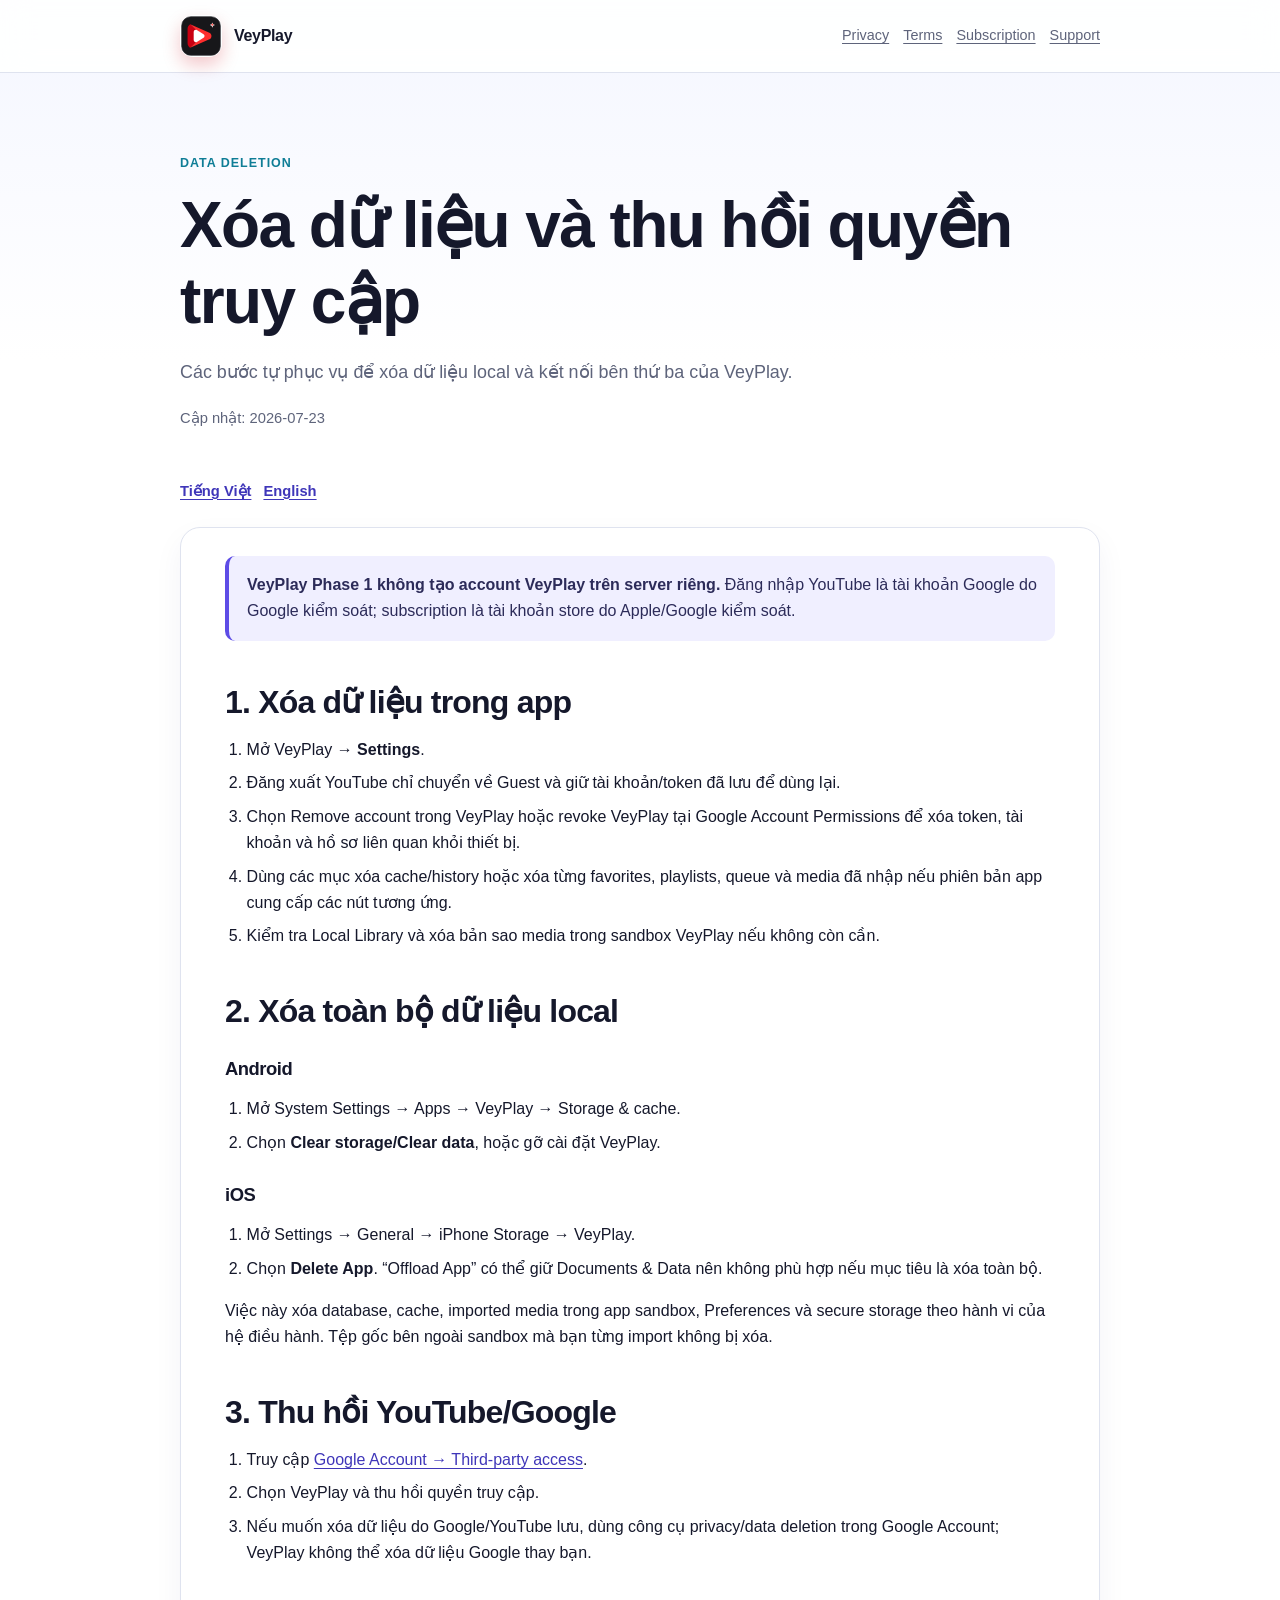
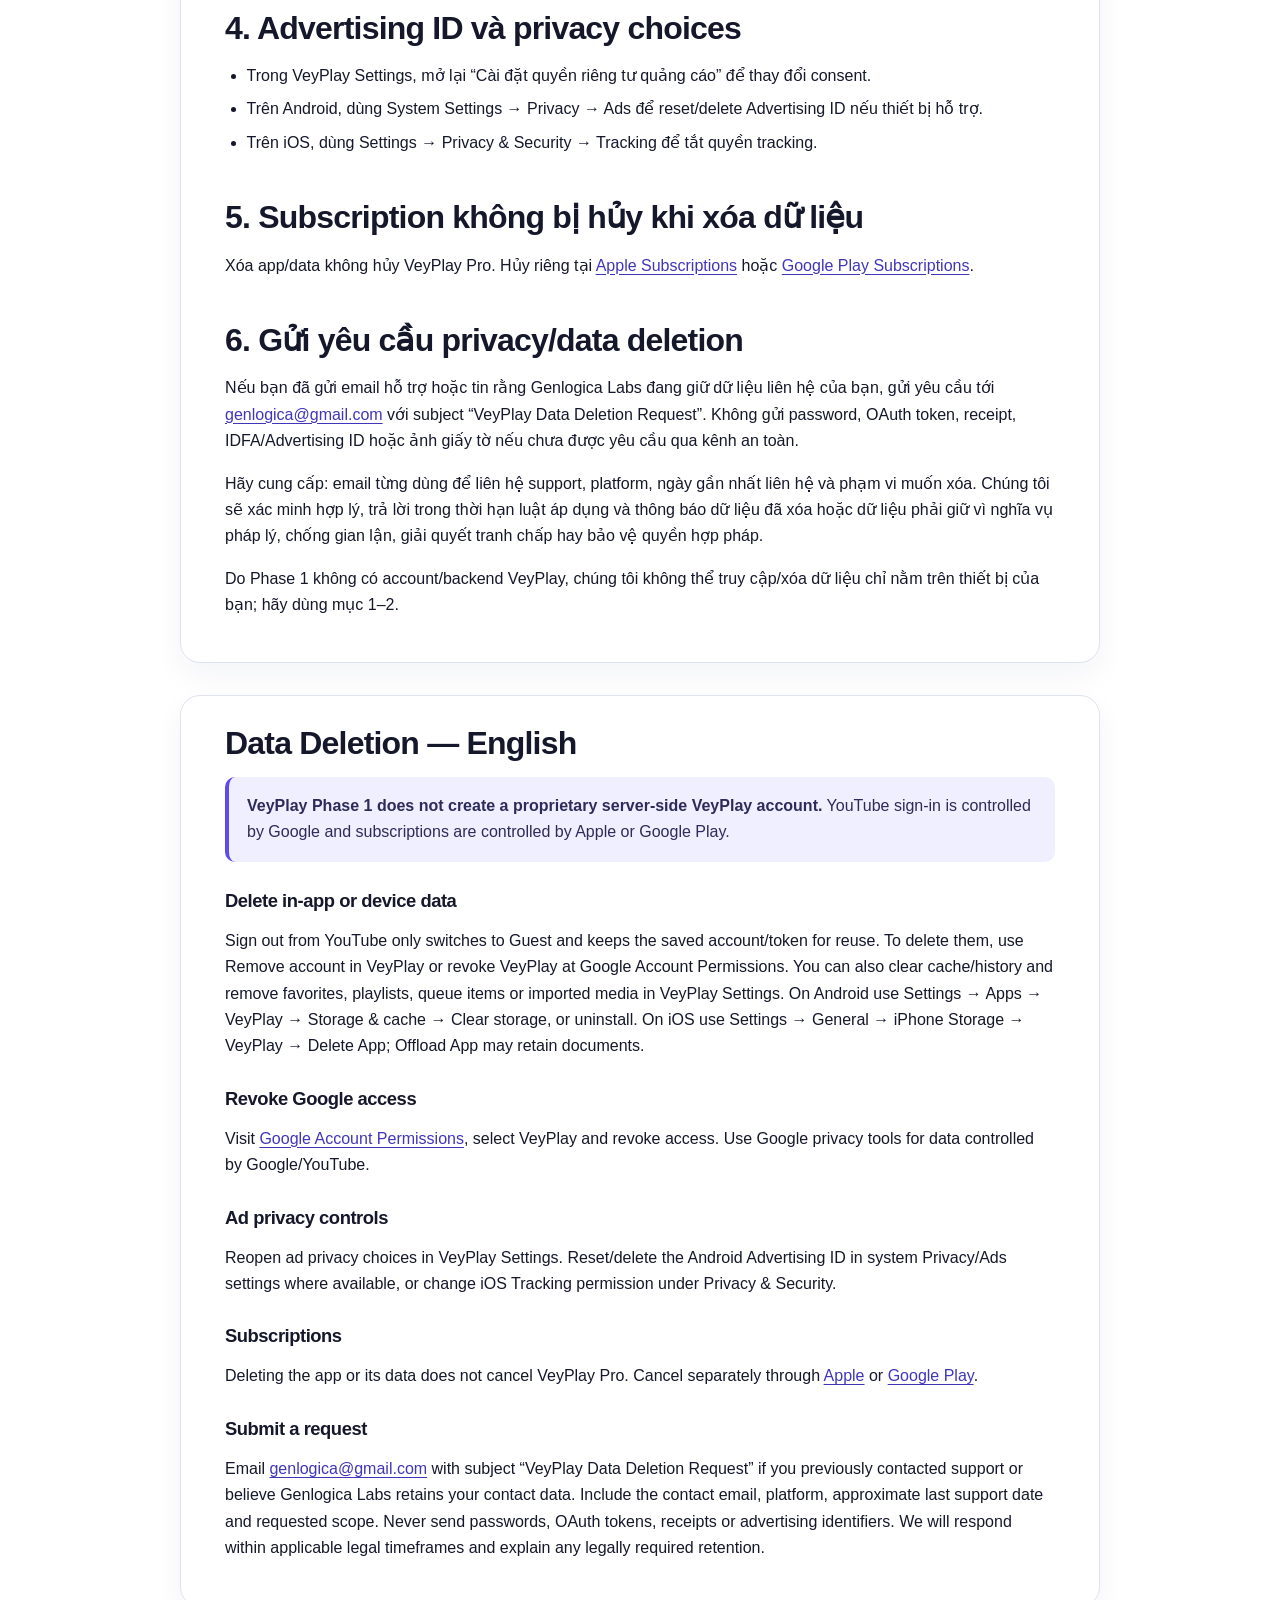
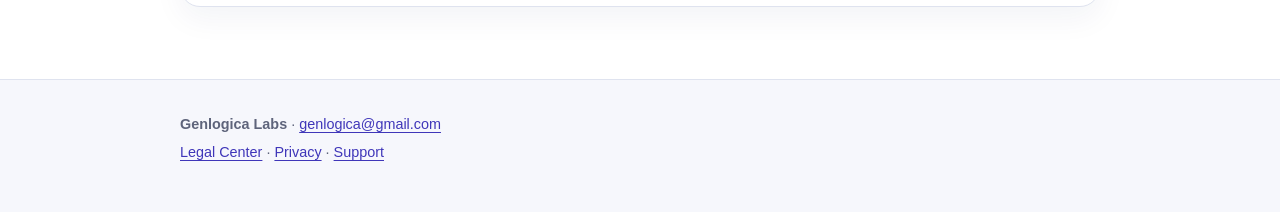
==== commit b95004cb: "docs(veyplay): sync legal site from LOCI" ====
--- a/data-deletion.html
+++ b/data-deletion.html
@@ -10,7 +10,7 @@
 </head>
 <body>
   <header class="site-header"><div class="header-inner">
-    <a class="brand" href="index.html"><span class="brand-mark" aria-hidden="true">V</span><span>VeyPlay</span></a>
+    <a class="brand" href="index.html"><img class="brand-logo" src="favicon.svg" width="42" height="42" alt="" aria-hidden="true"><span>VeyPlay</span></a>
     <nav class="header-nav" aria-label="Legal navigation"><a href="privacy-policy.html">Privacy</a><a href="terms-of-use.html">Terms</a><a href="subscription-terms.html">Subscription</a><a href="support.html">Support</a></nav>
   </div></header>
   <main>
--- a/styles.css
+++ b/styles.css
@@ -32,11 +32,7 @@
 .header-inner, main, .site-footer-inner { width: min(100% - 32px, var(--max-width)); margin: 0 auto; }
 .header-inner { display: flex; align-items: center; justify-content: space-between; min-height: 72px; gap: 24px; }
 .brand { display: inline-flex; align-items: center; gap: 12px; color: var(--ink); text-decoration: none; font-weight: 800; letter-spacing: -.02em; }
-.brand-mark {
-  display: grid; place-items: center; width: 42px; height: 42px; border-radius: 13px;
-  color: #fff; background: linear-gradient(135deg, var(--brand-a), var(--brand-b));
-  box-shadow: 0 8px 18px rgba(76, 70, 220, .22); font-size: 1.25rem;
-}
+.brand-logo { display: block; width: 42px; height: 42px; border-radius: 13px; box-shadow: 0 8px 18px rgba(201, 0, 18, .22); }
 .header-nav { display: flex; flex-wrap: wrap; gap: 14px; justify-content: flex-end; font-size: .9rem; }
 .header-nav a { color: var(--muted); }
 main { padding: 56px 0 72px; }
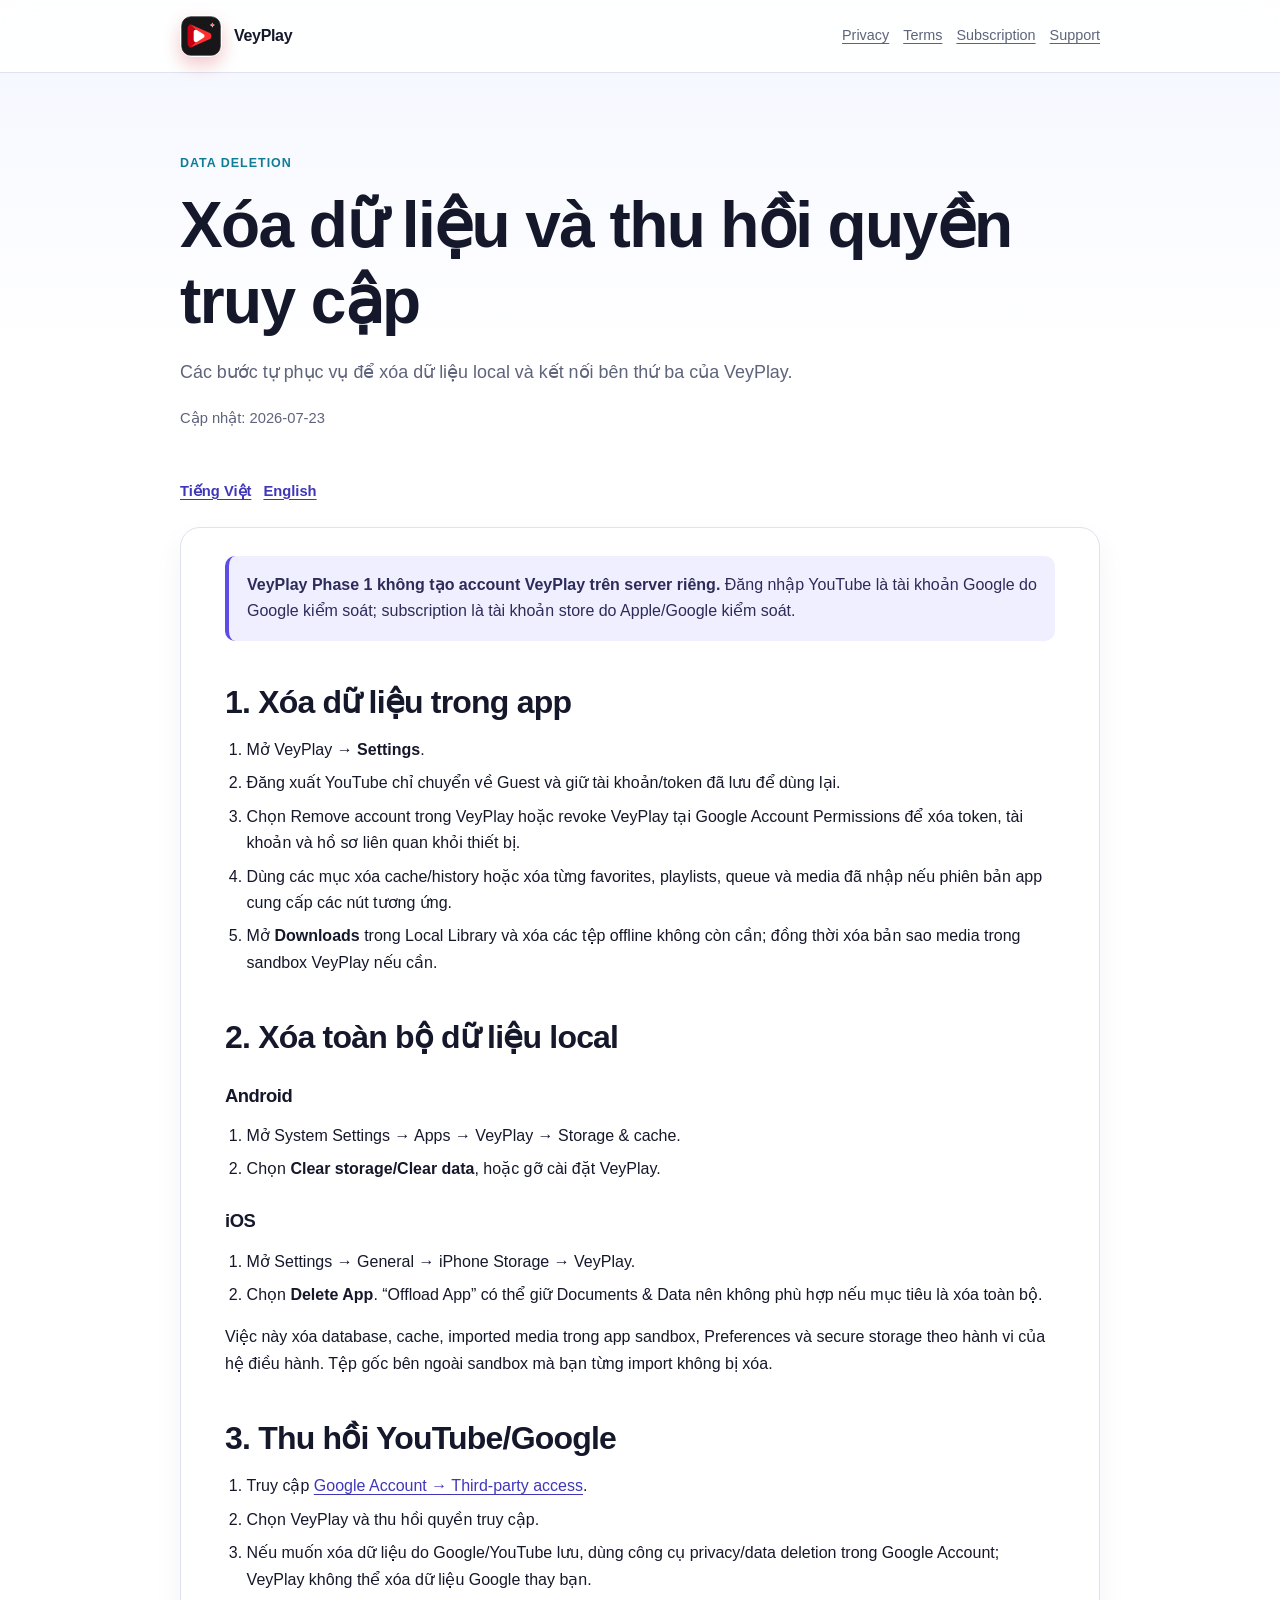
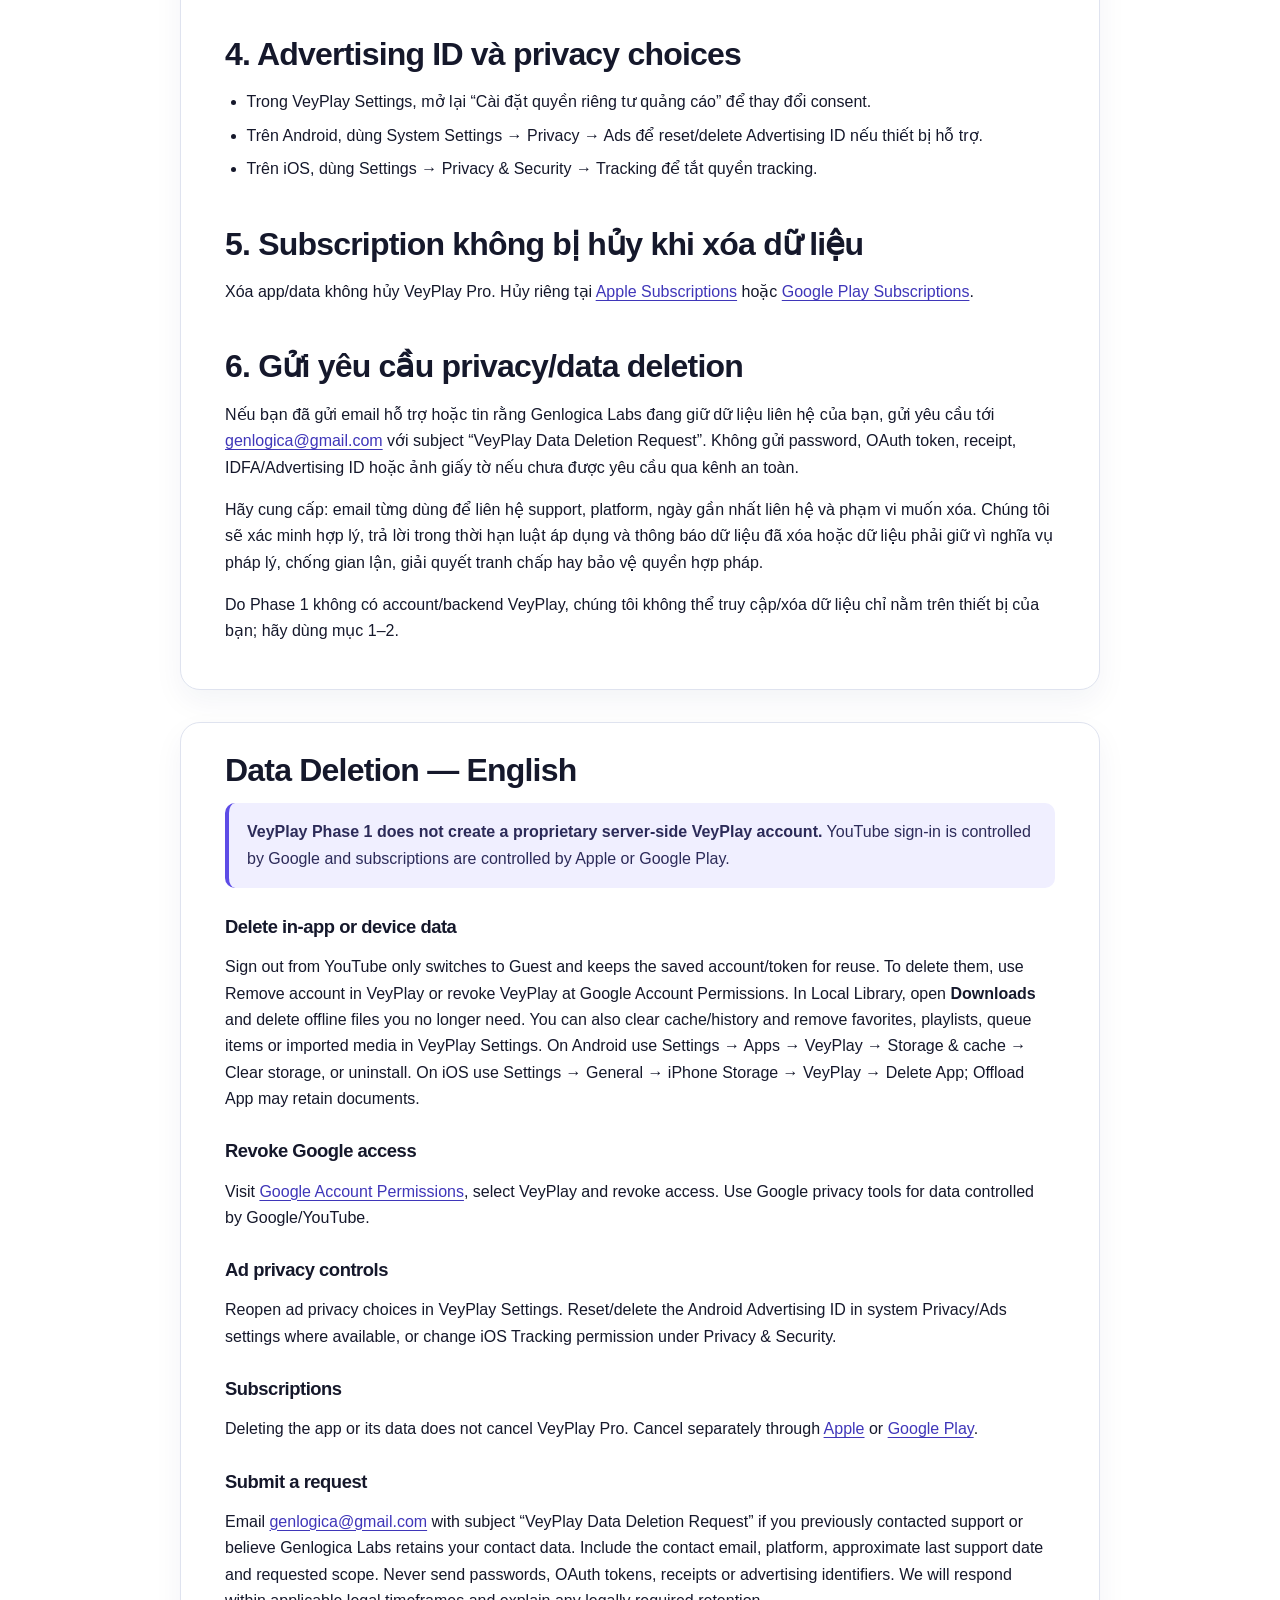
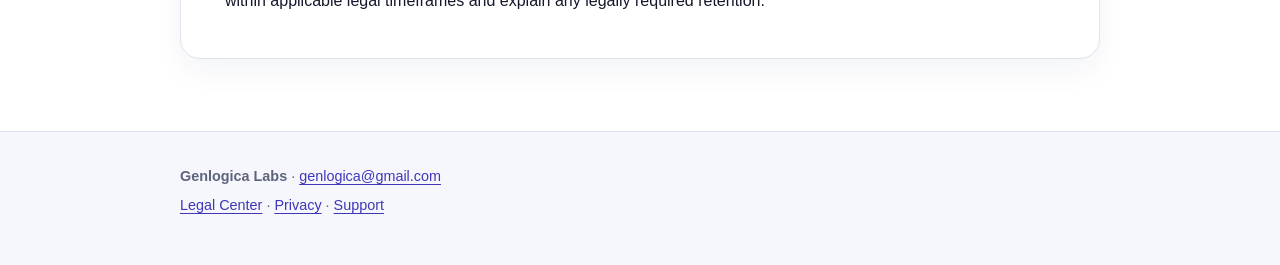
==== commit 561be366: "docs(veyplay): sync legal site from LOCI" ====
--- a/data-deletion.html
+++ b/data-deletion.html
@@ -24,7 +24,7 @@
         <li>Đăng xuất YouTube chỉ chuyển về Guest và giữ tài khoản/token đã lưu để dùng lại.</li>
         <li>Chọn Remove account trong VeyPlay hoặc revoke VeyPlay tại Google Account Permissions để xóa token, tài khoản và hồ sơ liên quan khỏi thiết bị.</li>
         <li>Dùng các mục xóa cache/history hoặc xóa từng favorites, playlists, queue và media đã nhập nếu phiên bản app cung cấp các nút tương ứng.</li>
-        <li>Kiểm tra Local Library và xóa bản sao media trong sandbox VeyPlay nếu không còn cần.</li>
+        <li>Mở <strong>Downloads</strong> trong Local Library và xóa các tệp offline không còn cần; đồng thời xóa bản sao media trong sandbox VeyPlay nếu cần.</li>
       </ol>
       <h2>2. Xóa toàn bộ dữ liệu local</h2>
       <h3>Android</h3>
@@ -61,7 +61,7 @@
       <h2>Data Deletion — English</h2>
       <div class="notice"><strong>VeyPlay Phase 1 does not create a proprietary server-side VeyPlay account.</strong> YouTube sign-in is controlled by Google and subscriptions are controlled by Apple or Google Play.</div>
       <h3>Delete in-app or device data</h3>
-      <p>Sign out from YouTube only switches to Guest and keeps the saved account/token for reuse. To delete them, use Remove account in VeyPlay or revoke VeyPlay at Google Account Permissions. You can also clear cache/history and remove favorites, playlists, queue items or imported media in VeyPlay Settings. On Android use Settings → Apps → VeyPlay → Storage &amp; cache → Clear storage, or uninstall. On iOS use Settings → General → iPhone Storage → VeyPlay → Delete App; Offload App may retain documents.</p>
+      <p>Sign out from YouTube only switches to Guest and keeps the saved account/token for reuse. To delete them, use Remove account in VeyPlay or revoke VeyPlay at Google Account Permissions. In Local Library, open <strong>Downloads</strong> and delete offline files you no longer need. You can also clear cache/history and remove favorites, playlists, queue items or imported media in VeyPlay Settings. On Android use Settings → Apps → VeyPlay → Storage &amp; cache → Clear storage, or uninstall. On iOS use Settings → General → iPhone Storage → VeyPlay → Delete App; Offload App may retain documents.</p>
       <h3>Revoke Google access</h3>
       <p>Visit <a href="https://myaccount.google.com/permissions">Google Account Permissions</a>, select VeyPlay and revoke access. Use Google privacy tools for data controlled by Google/YouTube.</p>
       <h3>Ad privacy controls</h3>
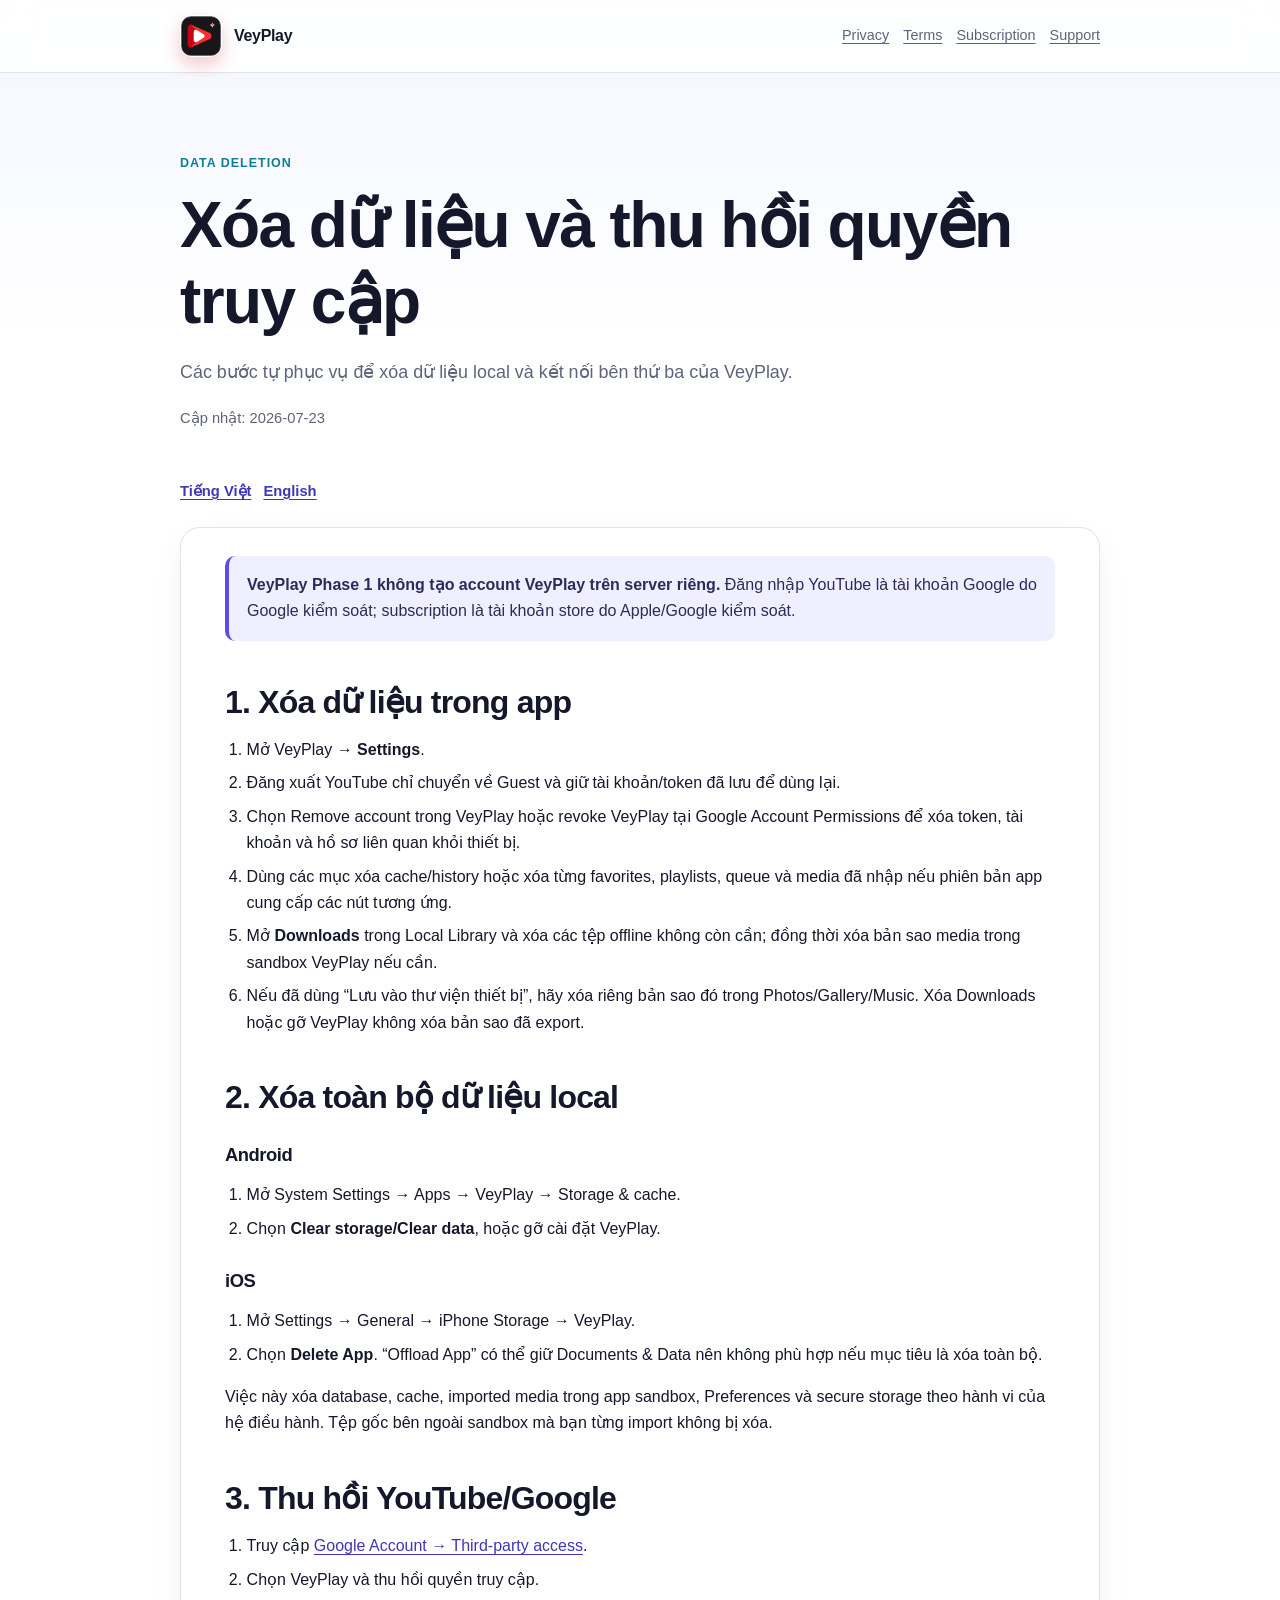
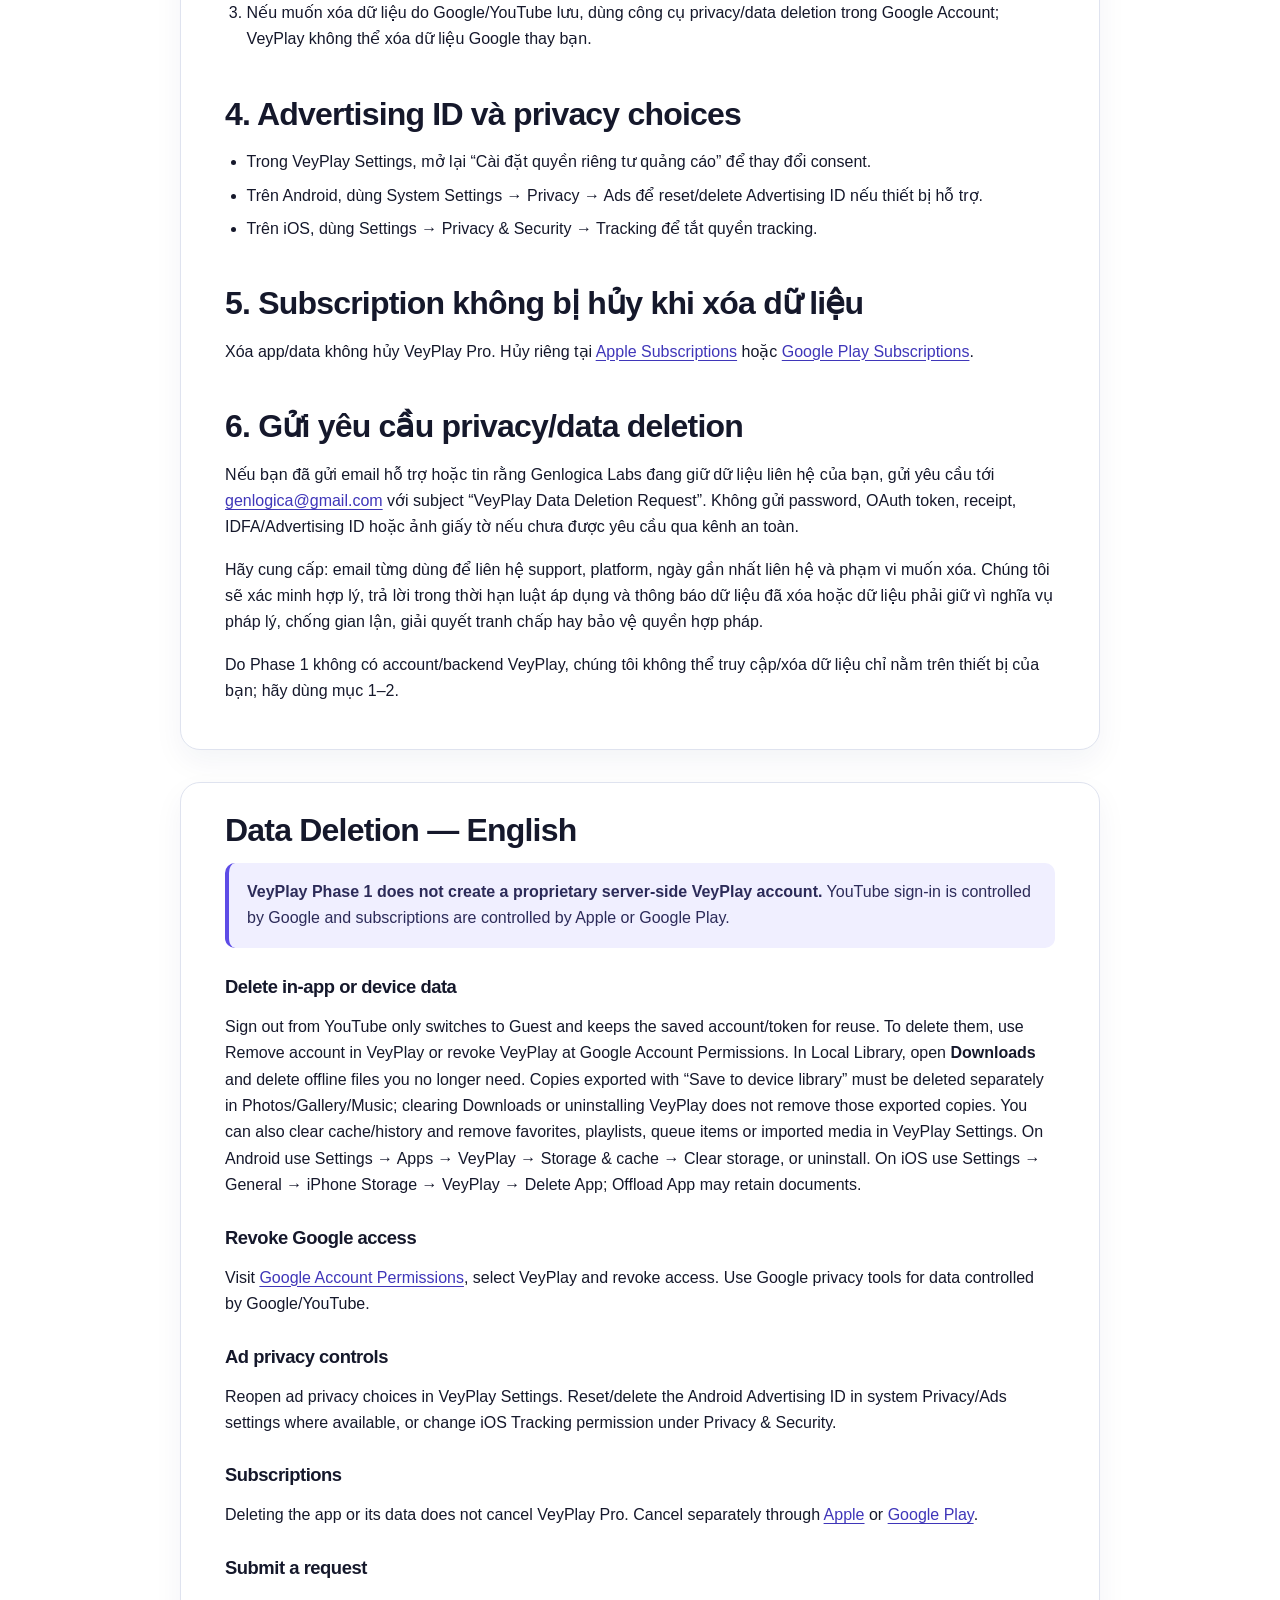
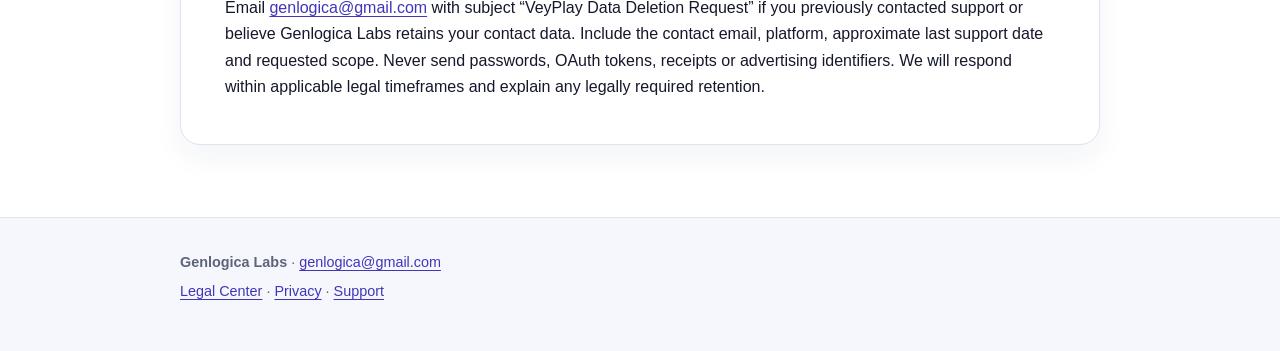
==== commit 0f7ee979: "docs(veyplay): sync legal site from LOCI" ====
--- a/data-deletion.html
+++ b/data-deletion.html
@@ -25,6 +25,7 @@
         <li>Chọn Remove account trong VeyPlay hoặc revoke VeyPlay tại Google Account Permissions để xóa token, tài khoản và hồ sơ liên quan khỏi thiết bị.</li>
         <li>Dùng các mục xóa cache/history hoặc xóa từng favorites, playlists, queue và media đã nhập nếu phiên bản app cung cấp các nút tương ứng.</li>
         <li>Mở <strong>Downloads</strong> trong Local Library và xóa các tệp offline không còn cần; đồng thời xóa bản sao media trong sandbox VeyPlay nếu cần.</li>
+        <li>Nếu đã dùng “Lưu vào thư viện thiết bị”, hãy xóa riêng bản sao đó trong Photos/Gallery/Music. Xóa Downloads hoặc gỡ VeyPlay không xóa bản sao đã export.</li>
       </ol>
       <h2>2. Xóa toàn bộ dữ liệu local</h2>
       <h3>Android</h3>
@@ -61,7 +62,7 @@
       <h2>Data Deletion — English</h2>
       <div class="notice"><strong>VeyPlay Phase 1 does not create a proprietary server-side VeyPlay account.</strong> YouTube sign-in is controlled by Google and subscriptions are controlled by Apple or Google Play.</div>
       <h3>Delete in-app or device data</h3>
-      <p>Sign out from YouTube only switches to Guest and keeps the saved account/token for reuse. To delete them, use Remove account in VeyPlay or revoke VeyPlay at Google Account Permissions. In Local Library, open <strong>Downloads</strong> and delete offline files you no longer need. You can also clear cache/history and remove favorites, playlists, queue items or imported media in VeyPlay Settings. On Android use Settings → Apps → VeyPlay → Storage &amp; cache → Clear storage, or uninstall. On iOS use Settings → General → iPhone Storage → VeyPlay → Delete App; Offload App may retain documents.</p>
+      <p>Sign out from YouTube only switches to Guest and keeps the saved account/token for reuse. To delete them, use Remove account in VeyPlay or revoke VeyPlay at Google Account Permissions. In Local Library, open <strong>Downloads</strong> and delete offline files you no longer need. Copies exported with “Save to device library” must be deleted separately in Photos/Gallery/Music; clearing Downloads or uninstalling VeyPlay does not remove those exported copies. You can also clear cache/history and remove favorites, playlists, queue items or imported media in VeyPlay Settings. On Android use Settings → Apps → VeyPlay → Storage &amp; cache → Clear storage, or uninstall. On iOS use Settings → General → iPhone Storage → VeyPlay → Delete App; Offload App may retain documents.</p>
       <h3>Revoke Google access</h3>
       <p>Visit <a href="https://myaccount.google.com/permissions">Google Account Permissions</a>, select VeyPlay and revoke access. Use Google privacy tools for data controlled by Google/YouTube.</p>
       <h3>Ad privacy controls</h3>
